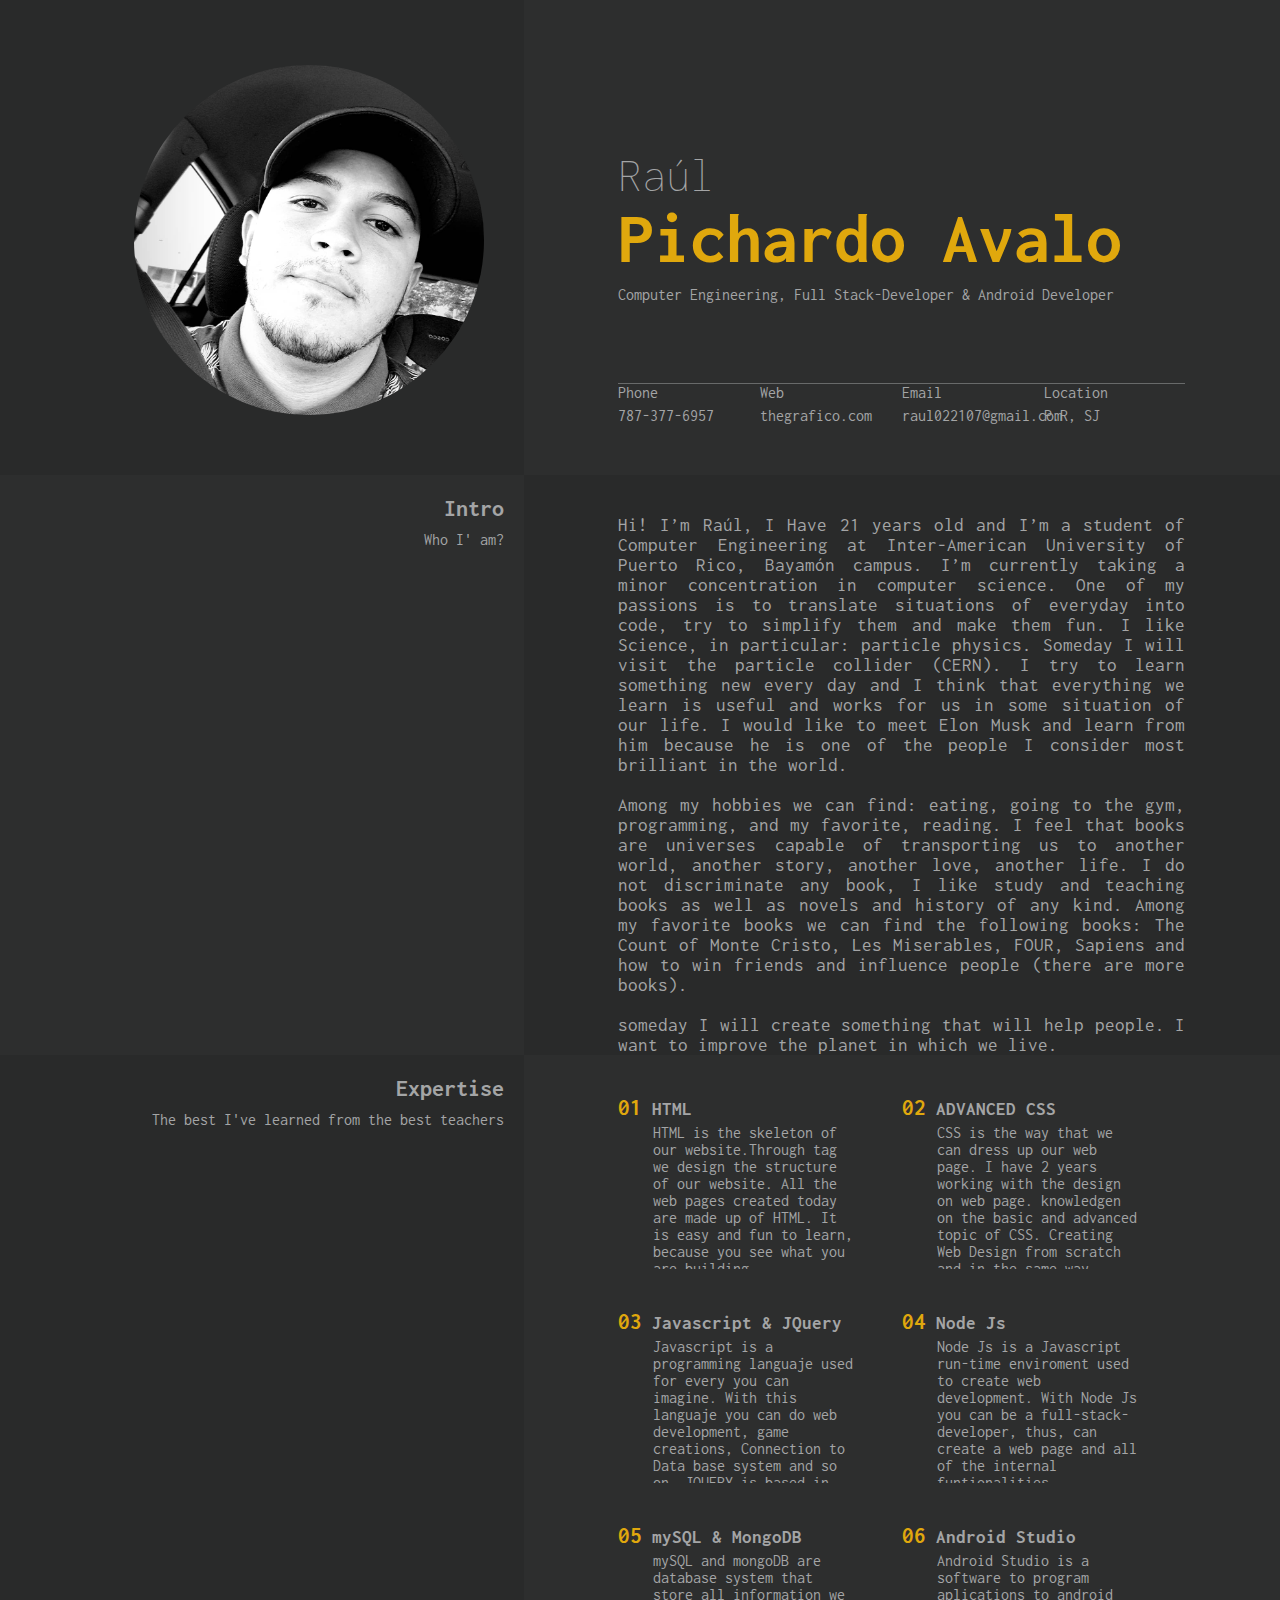
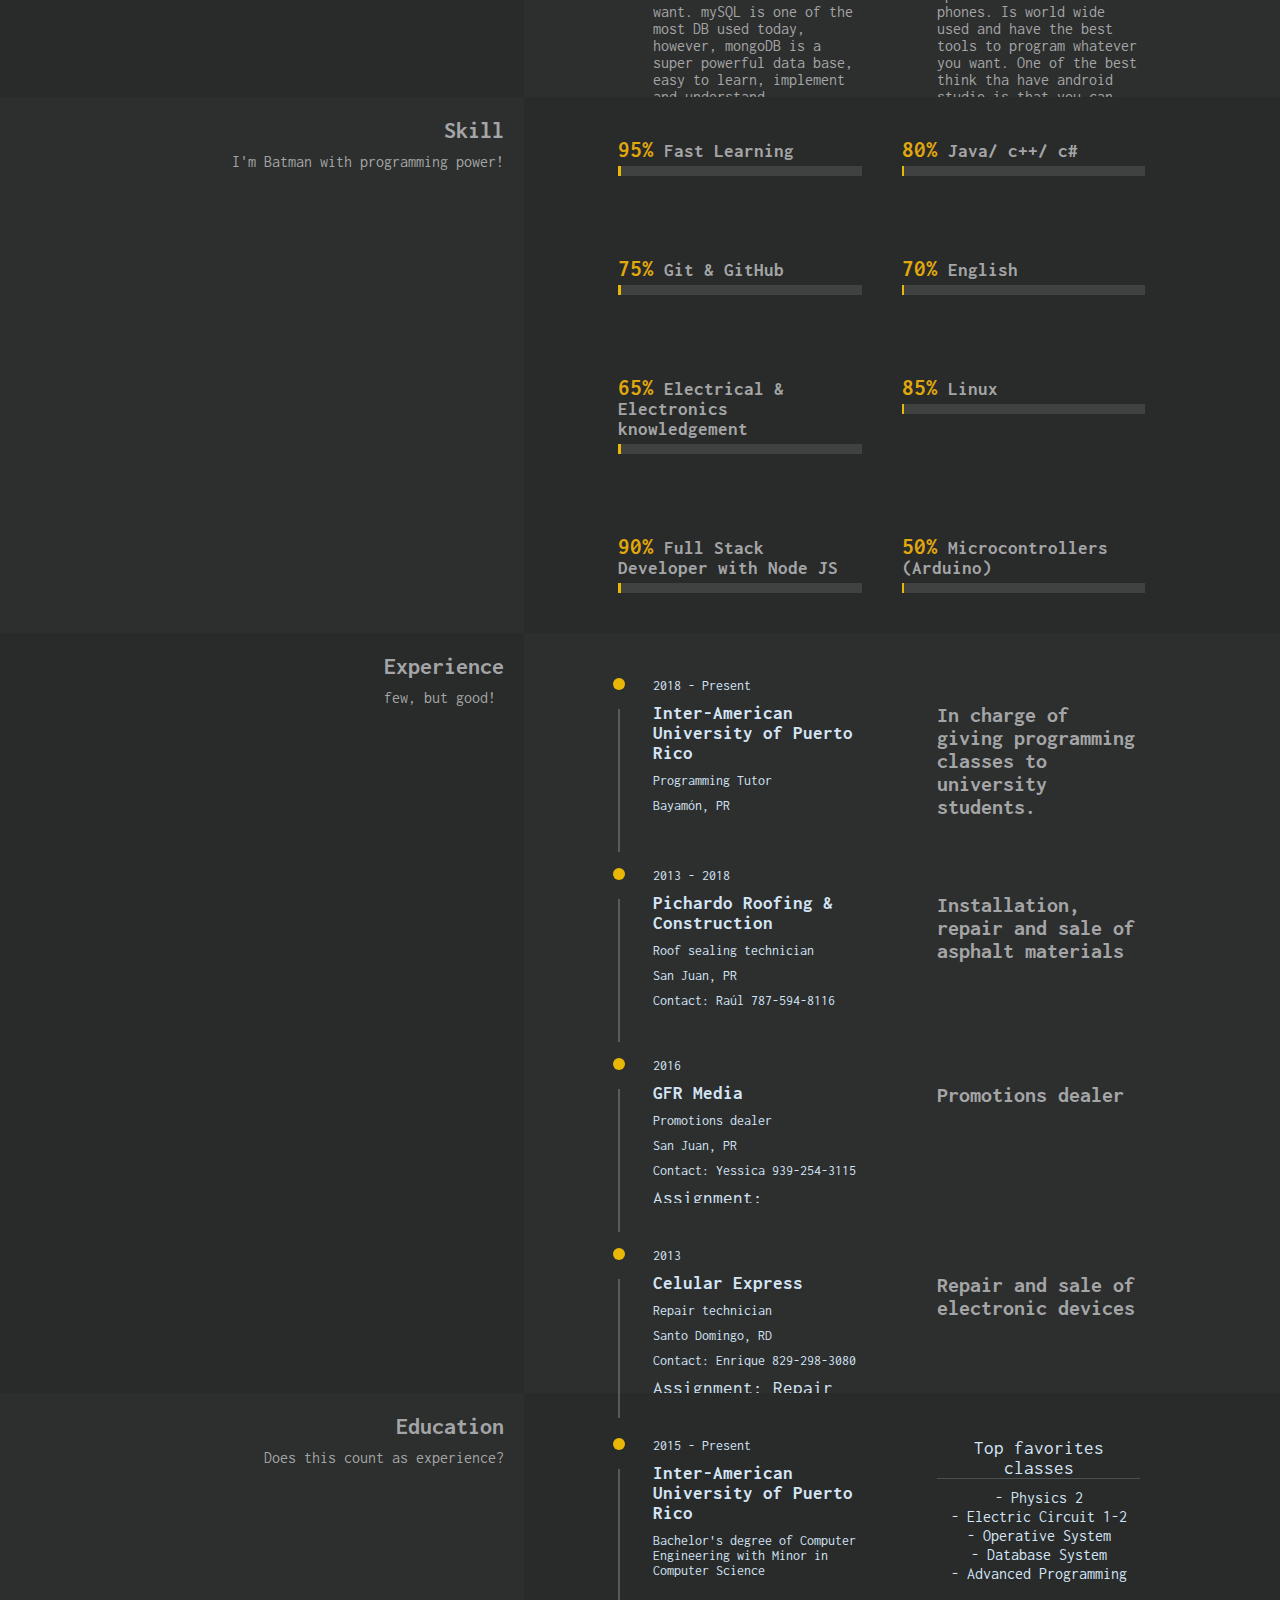
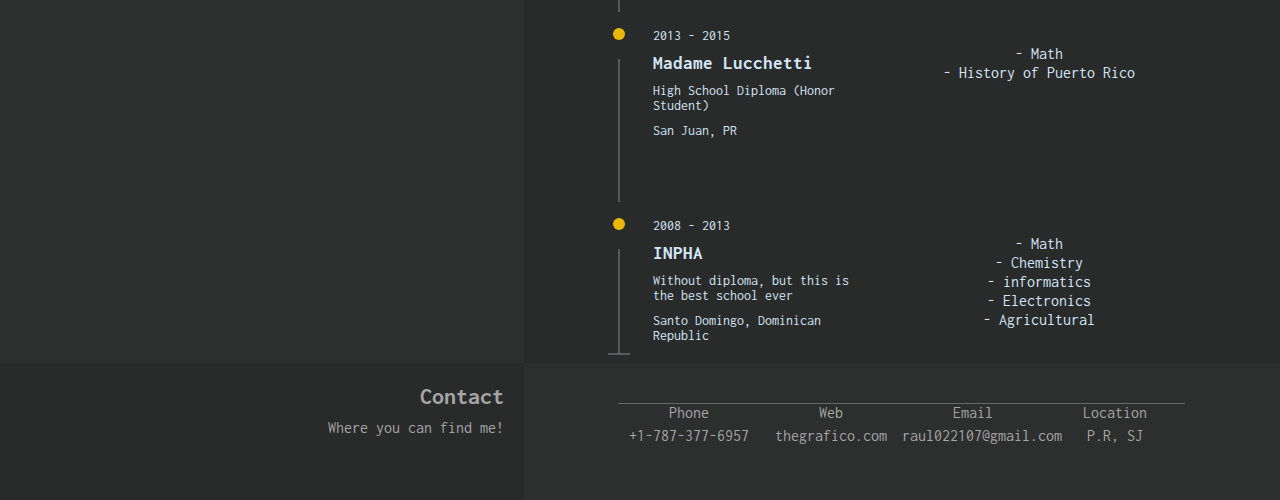
==== index.html @ 05bf8826 "Added responsive design for phone" ====
<!DOCTYPE html>
<html lang="en">
<head>
  <meta charset="UTF-8">
  <meta name="viewport" content="width=device-width, initial-scale=1.0">
  <meta http-equiv="X-UA-Compatible" content="ie=edge">
  <link href="https://fonts.googleapis.com/css?family=Inconsolata:400,700" rel="stylesheet">
  <link href="https://fonts.googleapis.com/css?family=Modern+Antiqua" rel="stylesheet">
  <link rel="stylesheet" href="https://use.fontawesome.com/releases/v5.2.0/css/all.css" integrity="sha384-hWVjflwFxL6sNzntih27bfxkr27PmbbK/iSvJ+a4+0owXq79v+lsFkW54bOGbiDQ" crossorigin="anonymous">
  <link rel="stylesheet" href="public/css/index.css">
  <script src="./waypoints/lib/noframework.waypoints.min.js" charset="utf-8"></script>
  <title>Resume</title>
</head>
<body>

  <div class="container">

    <div class="infoDescription color1">

      <div id="miImg" style="background-image: url('public/image/yo2.jpeg')"></div>

    </div>

    <div class="description">

      <div class="center">

        <div class="nombre_apellido_margin_top">

          <h1 class="nombre">Ra&uacute;l <br> <span>Pichardo Avalo</span></h1>

          <div class="socialMedia">

            <div class="studentbackground textAlineCenter">
              <p>Computer Engineering, Full Stack-Developer & Android Developer</p>
            </div>

            <div class="links textAlineCenter">
              <span><i class="fab fa-facebook"></i></span>
              <span><i class="fab fa-twitter-square"></i></span>
              <span><i class="fab fa-instagram"></i></span>
            </div>
          </div>

        </div>

        <div class="personalInfo">

          <div>
            <p>Phone</p>
            <p>787-377-6957</p>
          </div>

          <div>
            <p>Web</p>
            <p>thegrafico.com</p>
          </div>

          <div>
            <p>Email</p>
            <p>raul022107@gmail.com</p>
          </div>

          <div>
            <p>Location</p>
            <p>P.R, SJ</p>
          </div>

        </div>

      </div>

    </div>

  </div>
  <!-- Part 2 -->
  <div class="container">

    <div class="infoDescription whoIAm color2">
      <div>
        <h3>Intro</h3>
        <p>Who I' am?</p>
      </div>
    </div>

    <div class="description color1">

      <div class="resumen">
        <p>
          Hi! I’m Ra&uacute;l, I Have 21 years old and I’m a student of Computer Engineering at Inter-American University of Puerto Rico, Bayamón campus. I’m currently taking a minor concentration in computer science. One of my passions is to translate situations of everyday into code, try to simplify them and make them fun. I like Science, in particular: particle physics. Someday I will visit the particle collider (CERN). I try to learn something new every day and I think that everything we learn is useful and works for us in some situation of our life. I would like to meet Elon Musk and learn from him because he is one of the people I consider most brilliant in the world.
          <br><br>
          Among my hobbies we can find: eating, going to the gym, programming, and my favorite, reading. I feel that books are universes capable of transporting us to another world, another story, another love, another life. I do not discriminate any book, I like study and teaching books as well as novels and history of any kind. Among my favorite books we can find the following books: The Count of Monte Cristo, Les Miserables, FOUR, Sapiens and how to win friends and influence people (there are more books).
          <br><br>
          someday I will create something that will help people. I want to improve the planet in which we live.
        </p>
      </div>

    </div>
  </div>

  <!-- PART 3 -->
  <div class="container">

    <div class="infoDescription whoIAm color1">
      <div id="laBestia">
        <h3>Expertise</h3>
        <p>The best I've learned from the best teachers</p>

      </div>
    </div>

    <div class="description color2">

      <!-- DIV DIVITION -->
      <div class="center flexDisplay">

        <!-- HTML DATA -->
        <div class="expertise">

          <h3><span>01</span> HTML</h3>
          <div class="hideP">
            <p>
              HTML is the skeleton of our website.Through tag we design the structure of our website.
              All the web pages created today are made up of HTML. It is easy and fun to learn, because you see what you are building.
            </p>
          </div>

        </div>

        <!-- CSS DATA -->
        <div class="expertise">

          <h3><span>02</span> ADVANCED CSS</h3>
          <div class="hideP">
            <p>
              CSS is the way that we can dress up our web page. I have 2 years working with the design on web page. knowledgen on the basic and advanced topic of CSS.
               Creating Web Design from scratch and in the same way creating an advanced web page in work.
            </p>
          </div>

        </div>

      </div>

      <!-- //DIV DIVITION -->
      <div class="center flexDisplay">
        <!-- JAVA / JQUERY -->
        <div class="expertise">

          <h3><span>03</span> Javascript & JQuery</h3>
          <div class="hideP">
            <p>
              Javascript is a programming languaje used for every you can imagine. With this languaje you can do web development, game creations, Connection to Data base system and so on.
              JQUERY is based in Javascript, is used for get elements really fast and easy. JQuery simplify the work of Javascript.
            </p>
          </div>

        </div>

        <!-- NODE JS -->
        <div class="expertise">

          <h3><span>04</span> Node Js</h3>
          <div class="hideP">
            <p>
              Node Js is a Javascript run-time enviroment used to create web development. With Node Js you can be a full-stack-developer, thus, can create a web page and all of the internal
              funtionalities.
            </p>
          </div>

        </div>
      </div>

      <!-- //DIV DIVITION -->
      <div class="center flexDisplay">
        <!--mySQL / mongoDB-->
        <div class="expertise">

          <h3><span>05</span> mySQL & MongoDB</h3>
          <div class="hideP">
            <p>
              mySQL and mongoDB are database system that store all information we want. mySQL is one of the most DB used today, however,
              mongoDB is a super powerful data base, easy to learn, implement and understand.
            </p>
          </div>

        </div>

        <!-- Android Studio -->
        <div class="expertise">

          <h3><span>06</span> Android Studio</h3>
          <div class="hideP">
            <p>
              Android Studio is a software to program aplications to android phones. Is world wide used and have the best tools to program whatever you want.
              One of the best think tha have android studio is that you can created app for free, without paying anything.
            </p>
          </div>

        </div>

      </div>

    </div>
  </div>
  <!-- PART 4  PROGRESS BAR-->
  <div class="container">

    <div class="infoDescription whoIAm color2">
      <div>
        <h3>Skill</h3>
        <p>I'm Batman with programming power!</p>
      </div>
    </div>

    <div class="description color1">

      <div class="center flexDisplay">

        <!-- PROGRESS BAR FAST-->
        <div class="expertise pgBar">

          <h3><span>95%</span> Fast Learning</h3>

          <div class="progressBar">

            <div class="animationProgressBar" id="a1">

            </div>

          </div>
        </div>

        <!-- PROGRESS BAR JAVA -->
        <div class="expertise pgBar">

          <h3><span>80%</span> Java/ c++/ c#</h3>

          <div class="progressBar">

            <div class="animationProgressBar" id="a2">

            </div>

          </div>

        </div>

      </div>

      <div class="center flexDisplay">

        <!-- PROGRESS BAR FAST-->
        <div class="expertise pgBar">

          <h3><span>75%</span> Git & GitHub</h3>

          <div class="progressBar">

            <div class="animationProgressBar" id="a3">

            </div>

          </div>
        </div>

        <!-- English -->
        <div class="expertise pgBar">

          <h3><span>70%</span> English</h3>

          <div class="progressBar">

            <div class="animationProgressBar" id="a4">

            </div>

          </div>

        </div>

      </div>
      <!-- AQUI SE ACABA LA DIVICION -->

      <div class="center flexDisplay">

        <!-- ELECTRONIC A ELECTRIC-->
        <div class="expertise pgBar">

          <h3><span>65%</span> Electrical & Electronics knowledgement</h3>

          <div class="progressBar">

            <div class="animationProgressBar" id="a5">

            </div>

          </div>
        </div>

        <!-- PROGRESS BAR LINUX -->
        <div class="expertise pgBar">

          <h3><span>85%</span> Linux</h3>

          <div class="progressBar">

            <div class="animationProgressBar" id="a6">

            </div>

          </div>

        </div>

      </div>
      <!-- AQUI SE ACABA LA DIVICION -->
      <div class="center flexDisplay">

        <!-- FUllSTACKDEVELOER-->
        <div class="expertise pgBar">

          <h3><span>90%</span> Full Stack Developer with Node JS</h3>

          <div class="progressBar">

            <div class="animationProgressBar" id="a7">

            </div>

          </div>
        </div>

        <!-- Arduino -->
        <div class="expertise pgBar">

          <h3><span>50%</span> Microcontrollers (Arduino)</h3>

          <div class="progressBar">

            <div class="animationProgressBar" id="a8">

            </div>

          </div>

        </div>

      </div>

    </div>
  </div>

  <!-- PART 6 -->
  <div class="container">

    <div class="infoDescription whoIAm color1">
      <div>
        <h3>Experience</h3>
        <p>few, but good!</p>
      </div>
    </div>

    <div class="description color2">


      <!-- DIV DIVITION -->
      <div class="center flexDisplay">
        <div class="borderCool">

        </div>
        <!-- TUTOR -->
        <div class="expertise">
          <div class="hideP">
            <div class="borderCoolBall"></div>
            <p class="experience_info">
              <span>2018 - Present</span>
              <span>Inter-American University of Puerto Rico</span>
              <span>Programming Tutor</span>
              <span>Bayam&oacute;n, PR</span>
              <span>Contact: ###-###-###</span>
              <span class="show_only_in_Phone">Assignment: In charge of giving programming classes to university students.</span>

            </p>
          </div>
        </div>

        <!-- TUTOR DATA -->
        <div class="expertise">
          <div class="hideP aligTex" style="position: relative;">
            <p>
              In charge of giving programming classes to university students.
            </p>
          </div>
        </div>
      </div>

      <!-- DIV DIVITION -->
      <div class="center flexDisplay">

        <div class="borderCool"></div>

        <!-- PICHARDO ROOFING -->
        <div class="expertise">
          <div class="hideP">

            <!-- BALL ELEMENT  -->
            <div class="borderCoolBall"></div>

            <p class="experience_info">
              <span>2013 - 2018</span>
              <span>Pichardo Roofing & Construction</span>
              <span>Roof sealing technician</span>
              <span>San Juan, PR</span>
              <span>Contact: Ra&uacute;l 787-594-8116</span>
              <span class="show_only_in_Phone">Assignment: Installation, repair and sale of asphalt materials.</span>

            </p>
          </div>
        </div>

        <!-- ROOFING DATA -->
        <div class="expertise">
          <div class="hideP aligTex" style="position: relative;">
            <p>
              Installation, repair and sale of asphalt materials
            </p>
          </div>
        </div>
      </div>
      <!-- DIV DIVITION -->

      <div class="center flexDisplay">
        <div class="borderCool"></div>
        <!-- GFR MEDIA -->
        <div class="expertise">
          <div class="hideP">

            <!-- BALL ELEMENT  -->
            <div class="borderCoolBall"></div>

            <p class="experience_info">
              <span>2016</span>
              <span>GFR Media</span>
              <span>Promotions dealer</span>
              <span>San Juan, PR</span>
              <span>Contact: Yessica 939-254-3115</span>
              <span class="show_only_in_Phone">Assignment: Promotions dealer.</span>

            </p>
          </div>
        </div>

        <!-- GRF MEDIA DATA-->
        <div class="expertise">
          <div class="hideP aligTex" style="position: relative;">
            <p>
              Promotions dealer
            </p>
          </div>
        </div>
      </div>

      <!-- DIV DIVITION -->
      <div class="center flexDisplay">
        <div class="borderCool"></div>

        <!-- Phone Repair -->
        <div class="expertise ">
          <div class="hideP">

            <div class="borderCoolBall"></div>

            <p class="experience_info">
              <span>2013</span>
              <span>Celular Express</span>
              <span>Repair technician</span>
              <span>Santo Domingo, RD</span>
              <span>Contact: Enrique 829-298-3080</span>
              <span class="show_only_in_Phone" style="border: none;">Assignment: Repair and sale of electronic devices.</span>

            </p>
          </div>
        </div>

        <!-- PHONE DATA -->
        <div class="expertise">
          <div class="hideP aligTex" style="position: relative;">
            <p>
              Repair and sale of electronic devices
            </p>
          </div>
        </div>
      </div>
      <!-- //DIV DIVITION -->

    </div>
  </div>
  <!-- END PART 6 -->

  <!-- PART 7 EDUCATION-->
  <div class="container">

    <div class="infoDescription whoIAm color2">
      <div>
        <h3>Education</h3>
        <p>Does this count as experience?</p>
      </div>
    </div>

    <div class="description color1" style="position:relative;">

      <div class="smallBorder"></div>
      <!-- DIV DIVITION -->
      <div class="center flexDisplay">

        <div class="borderCool"></div>
        <!-- University Experience -->
        <div class="expertise">
          <div class="hideP">
            <div class="borderCoolBall"></div>
            <p class="experience_info">
              <span>2015 - Present</span>
              <span>Inter-American University of Puerto Rico</span>
              <span>Bachelor's degree of Computer Engineering with Minor in Computer Science</span>
              <span>Bayam&oacute;n, PR</span>
            </p>
          </div>
        </div>

        <!-- UNIVERSITY CLASS DATA -->
        <div class="expertise">
          <div class="hideP hide_in_phone">
            <p class="experience_info education_info">
              <span>Top favorites classes</span>
              <ul>
                <li>- Physics 2</li>
                <li>- Electric Circuit 1-2</li>
                <li>- Operative System</li>
                <li>- Database System</li>
                <li>- Advanced Programming</li>
                <li>- Microcontrollers</li>
              </ul>
            </p>
          </div>
        </div>
      </div>

      <!-- DIV DIVITION -->
      <div class="center flexDisplay">

        <div class="borderCool"></div>
        <!-- University Experience -->
        <div class="expertise">
          <div class="hideP border_phone">
            <div class="borderCoolBall"></div>
            <p class="experience_info">
              <span>2013 - 2015</span>
              <span>Madame Lucchetti</span>
              <span>High School Diploma (Honor Student)</span>
              <span>San Juan, PR</span>
            </p>
          </div>
        </div>

        <!-- UNIVERSITY CLASS DATA -->
        <div class="expertise">
          <div class="hideP hide_in_phone">
            <p class="experience_info education_info">
              <br>
              <ul>
                <li>- Math</li>
                <li>- History of Puerto Rico</li>
              </ul>
            </p>
          </div>
        </div>
      </div>
      <!-- DIV DIVITION -->

      <div class="center flexDisplay">

        <div class="borderCoolbotton"></div>
        <div class="borderCoolbottonFlat"></div>

        <!-- University Experience -->
        <div class="expertise">
          <div class="hideP">
            <div class="borderCoolBall"></div>
            <p class="experience_info">
              <span>2008 - 2013</span>
              <span>INPHA</span>
              <span>Without diploma, but this is the best school ever</span>
              <span>Santo Domingo, Dominican Republic</span>
            </p>
          </div>
        </div>

        <!-- UNIVERSITY CLASS DATA -->
        <div class="expertise">
          <div class="hideP hide_in_phone">
            <p class="experience_info education_info">
              <br>
              <ul>
                <li>- Math</li>
                <li>- Chemistry</li>
                <li>- informatics</li>
                <li>- Electronics</li>
                <li>- Agricultural</li>
              </ul>
            </p>
          </div>
        </div>
      </div>

      <!-- //DIV DIVITION -->

    </div>
  </div>
  <!-- END PART 7 -->

  <!-- START PART 8 -->
  <div class="container">

    <div class="infoDescription whoIAm color1">
      <div>
        <h3>Contact</h3>
        <p>Where you can find me!</p>
      </div>
    </div>

    <div class="description">


      <div id="phone_info" class="center personalInfo  contact_info">

        <div>
          <p>Phone <i class="fab fa-whatsapp"></i></p>
          <p>+1-787-377-6957</p>
        </div>

        <div>
          <p>Web <i class="fas fa-globe"></i></p>
          <p>thegrafico.com</p>
        </div>

        <div>
          <p>Email <i class="fas fa-envelope"></i></p>
          <p>raul022107@gmail.com</p>
        </div>

        <div>
          <p>Location <i class="far fa-map"></i></p>
          <p>P.R, SJ</p>
        </div>

      </div>
      <div class="center redesSociales  contact_info">

        <div>
          <i class="fab fa-instagram"></i>
        </div>

        <div>
          <i class="fab fa-twitter"></i>
        </div>

        <div>
          <i class="fab fa-facebook"></i>
        </div>

        <div>
          <i class="fab fa-linkedin"></i>
        </div>
      </div>



    </div>
  </div>
  <!-- END PART 8 -->
  <script type="text/javascript">

  var loadOneTine = 1;

  var waypoint = new Waypoint({
    element: document.getElementById('laBestia'),
    handler: function(direction) {
      if(loadOneTine == 1){
        move("a1", 95);
        move("a2", 80);
        move("a3", 75);
        move("a4", 70);
        move("a5", 65);
        move("a6", 85);
        move("a7", 90);
        move("a8", 50);
        loadOneTine++;
      }
    }
  })

    // FUNTION TO MOVE PROGESS BAR
    function move(id,porciento) {
      var elem = document.getElementById(id);
      var width = 1;
      var id = setInterval(frame, 20);
      function frame() {
        if (width >= porciento) {
          clearInterval(id);
        } else {
          width++;
          elem.style.width = width + '%';
        }
      }
    }
  </script>
</body>
</html>
---- public/css/index.css ----
@media screen and (max-width:411px) {

  *{
    font-family: 'Inconsolata', monospace;
    padding: 0px;
    margin: 0px;
    box-sizing: border-box;

  }

  .container{
    background-color: #292a2a;
    width: 100%;

  }
  #miImg{
    border-radius: 50%;
    width: 250px;
    height: 250px;
    background-size: cover;
    display: block;
    margin-right: auto;
    margin-left: auto;
    margin-bottom: 30px;
  }
  .nombre{
    color:#a4a5a6;
    font-weight: lighter;
    font-size: 1.3em;
    text-align: center;
  }

  .center .nombre span{
    color: #e0a80d;
    font-size: 1.5em;
    font-weight: bold;
  }
  .expertise{
    display: block;
  }
  .flexDisplay{
    background-color: #292a2a;
  }

  .textAlineCenter{
    text-align: center;
    color:#a4a5a6;
    padding: 10px;
  }
  .textAlineCenter span{
    font-size: 1.5em;
  }

  .personalInfo{
    display: none;
  }

  .whoIAm div{
    background-color:#313737;
    color: rgb(212, 229, 246);

    padding: 6px;
  }
  .resumen {
    padding: 15px;
    font-size: 1.3em;
    text-align: justify;
    color: rgba(212, 229, 246,0.5);
  }
  /* -----EXPErtiSE */
  .expertise{
    padding: 15px;
    font-size: 1.2em;
    color: rgba(212, 229, 246,0.5);
  }

  .expertise span{
    font-size: 1em;
    color: #e0a80d;
  }
  .expertise h3{
    font-size: 1em;
    font-weight: bold;
    color: rgb(212, 229, 246);
  }

  /* ---PROGRESS BAR */

  .progressBar{
    margin-top: 5px;
    width: 100%;
    height: 10px;
    background-color: #404242;
  }

  .animationProgressBar{
    width: 1%;
    height: 10px;
    background-color: #e9b807;
  }

  .pgBar{
    margin-bottom: 20;
  }
  /* ----Experience---- */
  .experience_info span{
    display: block;
    margin-bottom: 10px;
    color: rgba(212, 229, 246,0.5);

    font-size: 0.9em;
  }
  .experience_info span:nth-child(2) {
    font-size: 1.2em;
    font-weight: bold;
  }
  .experience_info span:nth-child(6) {
    font-size: 0.9em;
    padding-bottom: 10px;
    border-bottom: 1px solid rgba(133, 138, 143,0.5);
  }
  .aligTex{
    display: none;
  }
  .hide_in_phone{
    display: none;
  }

  .border_phone{
    border-bottom: 1px solid rgba(133, 138, 143,0.5);
    border-top: 1px solid rgba(133, 138, 143,0.5);
    padding: 20px 0;
  }
  /* ---CONTACME-------- */
  #phone_info{
    display: block;
    color: rgba(212, 229, 246,0.5);

  }

  #phone_info div{
    margin-left: 15px;
    padding: 25px;
    width: 45%;
    float: left;
  }
  .redesSociales{
    clear: left;
    color: rgba(212, 229, 246,0.5);
    display: flex;
  }
  .redesSociales div{
    padding: 10%;
  }


  /* -----COLORS */
  .color1{
    background-color: #292a2a;
  }
  .color2{
    background-color: #313737;
  }
  /* ----------------------- */

}




/* RESPONSIVE DESIGN */
@media screen and (min-width:1024px) {

    *{
      font-family: 'Inconsolata', monospace;
      padding: 0px;
      margin: 0px;
      box-sizing: border-box;
    }
    .show_only_in_Phone{
      display: none;
    }
    .container{
      display: flex;
    }
    .infoDescription{
      width: 45%;
    }
    #miImg{
      border-radius: 50%;
      width: 350px;
      height: 350px;
      background-size: cover;
      display: block;
      margin-right: 40px;
      margin-left: auto;
      margin-top: 65px;
      margin-bottom: 60px;
    }

    .description{
      width: 65%;
      background-color: #2d2e2e;
    }

    .center{
      position: relative;
      width: 75%;
      height: auto;
      display:block;
      margin-left: auto;
      margin-right: auto;
    }

    .center .nombre{
      color:#a4a5a6;
      font-weight: lighter;
      font-size: 3em;
    }

    .center .nombre span{
      color: #e0a80d;
      font-size: 1.5em;
      font-weight: bold;
    }
    .marginTop{
      margin-top: 120px;
    }

    .socialMedia{
      margin-top: 10px;
      width: 100%;
      display: flex;
      overflow: hidden;
    }
    .socialMedia p{
      color:#a4a5a6;
    }

    .studentbackground{
      width: 100%;
    }

    .links{
      width: 12%;
    }
    .links span{
      font-size: 1.5em;
      color:#a4a5a6;
    }

    .personalInfo{
      border-top: 1.5px solid rgba(164, 165, 166, 0.5);
      margin-top: 80px;
    }
    .personalInfo div{
      width: 25%;
      float: left;
    }
    .personalInfo p{
      color:#a4a5a6;
      margin-bottom: 6px;
    }

    /*-------------------------PART 2 --------------------*/
    .resumen{
      padding-top: 40px;
      width: 75%;
      margin-left: auto;
      margin-right: auto;
    }
    .resumen p{
      text-align: justify;
      color: #a4a5a6;
      font-size: 1.2em;
    }

    .whoIAm{
      position: relative;
    }

    .whoIAm div{
      color: #a4a5a6;
      position: absolute;
      right: 20px;
      top: 20px;
    }

    .whoIAm h3{
      font-size: 1.5em;
      padding-bottom: 10px;
      text-align: right;
    }
  /*------------------------------------------------------*/
    /* backgroundcolor */
    .color1{
      background-color: #292a2a;
    }
    .color2{
      background-color: #2d2e2e;
    }
    /*---------------------------*/
    /* PART 3 */

    .expertise{
      margin-top: 40px;
      width: 45%;
      margin-right: 40px;
      max-height: 250px;
    }

    .expertise span{
      font-size: 1.2em;
      color: #e0a80d;
    }
    .expertise h3{
      font-size: 1.2em;
      font-weight: bold;
      color:#a4a5a6;
    }
    .hideP{
      text-align: left;
      margin-left: 30px;
      height: 150px;
      overflow: hidden;
      color:#a4a5a6;
      padding: 5px;
    }
    /* PROGRESS BAR  */
    .progressBar{
      margin-top: 5px;
      width: 100%;
      height: 10px;
      background-color: #404242;
    }

    .animationProgressBar{
      width: 1%;
      height: 10px;
      background-color: #e9b807;
    }

    .pgBar{
      margin-bottom: 40px;
    }

    /* BORDER COOL FOR EXPERIENCE */
    .borderCool{
      width: 2px;
      height: 75%;
      top: 40%;
      background-color: rgba(133, 138, 143,0.5);
      position: absolute;
    }
    .borderCoolBall{
      position: absolute;
      width: 12px;
      height: 12px;
      border-radius: 50%;
      background-color: #e9b807;
      left: -5px;
    }
    .smallBorder{
      position: absolute;
      top: 0px;
      left: 12.5%;
      width: 2px;
      height: 25px;
      background-color:  rgba(133, 138, 143,0.5);
    }
    .borderCoolbotton{
      width: 2px;
      height: 55%;
      top: 40%;
      background-color: rgba(133, 138, 143,0.5);
      position: absolute;
    }
    .borderCoolbottonFlat{
      width: 22px;
      height: 2px;
      left: -10px;
      bottom: 8px;
      background-color: rgba(133, 138, 143,0.5);
      position: absolute;

    }
    /* ----------------------- */
    .experience_info span{
      display: block;
      margin-bottom: 10px;
      color: #d4e5f6;

    }
    .experience_info span:nth-child(1) {
      font-size: 0.9em;
    }
    .experience_info span:nth-child(2) {
      font-size: 1.2em;
      font-weight: bold;
    }
    .experience_info span:nth-child(3) {
      font-size: 0.9em;
    }
    .experience_info span:nth-child(4) {
      font-size: 0.9em;
    }
    .experience_info span:nth-child(5) {
      font-size: 0.9em;
    }
    .aligTex p{
      text-align: left;
      font-size: 1.4em;
      font-weight: bold;
      position: absolute;
      top: 20%;
    }
    /*--------------------------------- */

    /* EDUCATION DIV */

    .education_info span:nth-child(1) {
      font-size: 1.2em;
      border-bottom: 1px solid rgba(212, 229, 246, 0.2);
      text-align: center;
    }
    .hideP li{
      padding-bottom: 2px;
      color: #d4e5f6;
      text-align: center;
    }
    /* --------------------------- */

    /* CONTACT */
    .contact_info{
      margin-top: 40px;
      text-align: center;
    }

    .redesSociales{
      display: flex;
    }
    .redesSociales div{
      font-size: 5em;
      margin-top: 50px;
      width: 25%;
      padding-left: 5px;
    }

    .flexDisplay{
      display: flex;
    }
  /* ---------------------------------------------- */
    .nombre_apellido_margin_top{
      margin-top: 150px;
    }
}
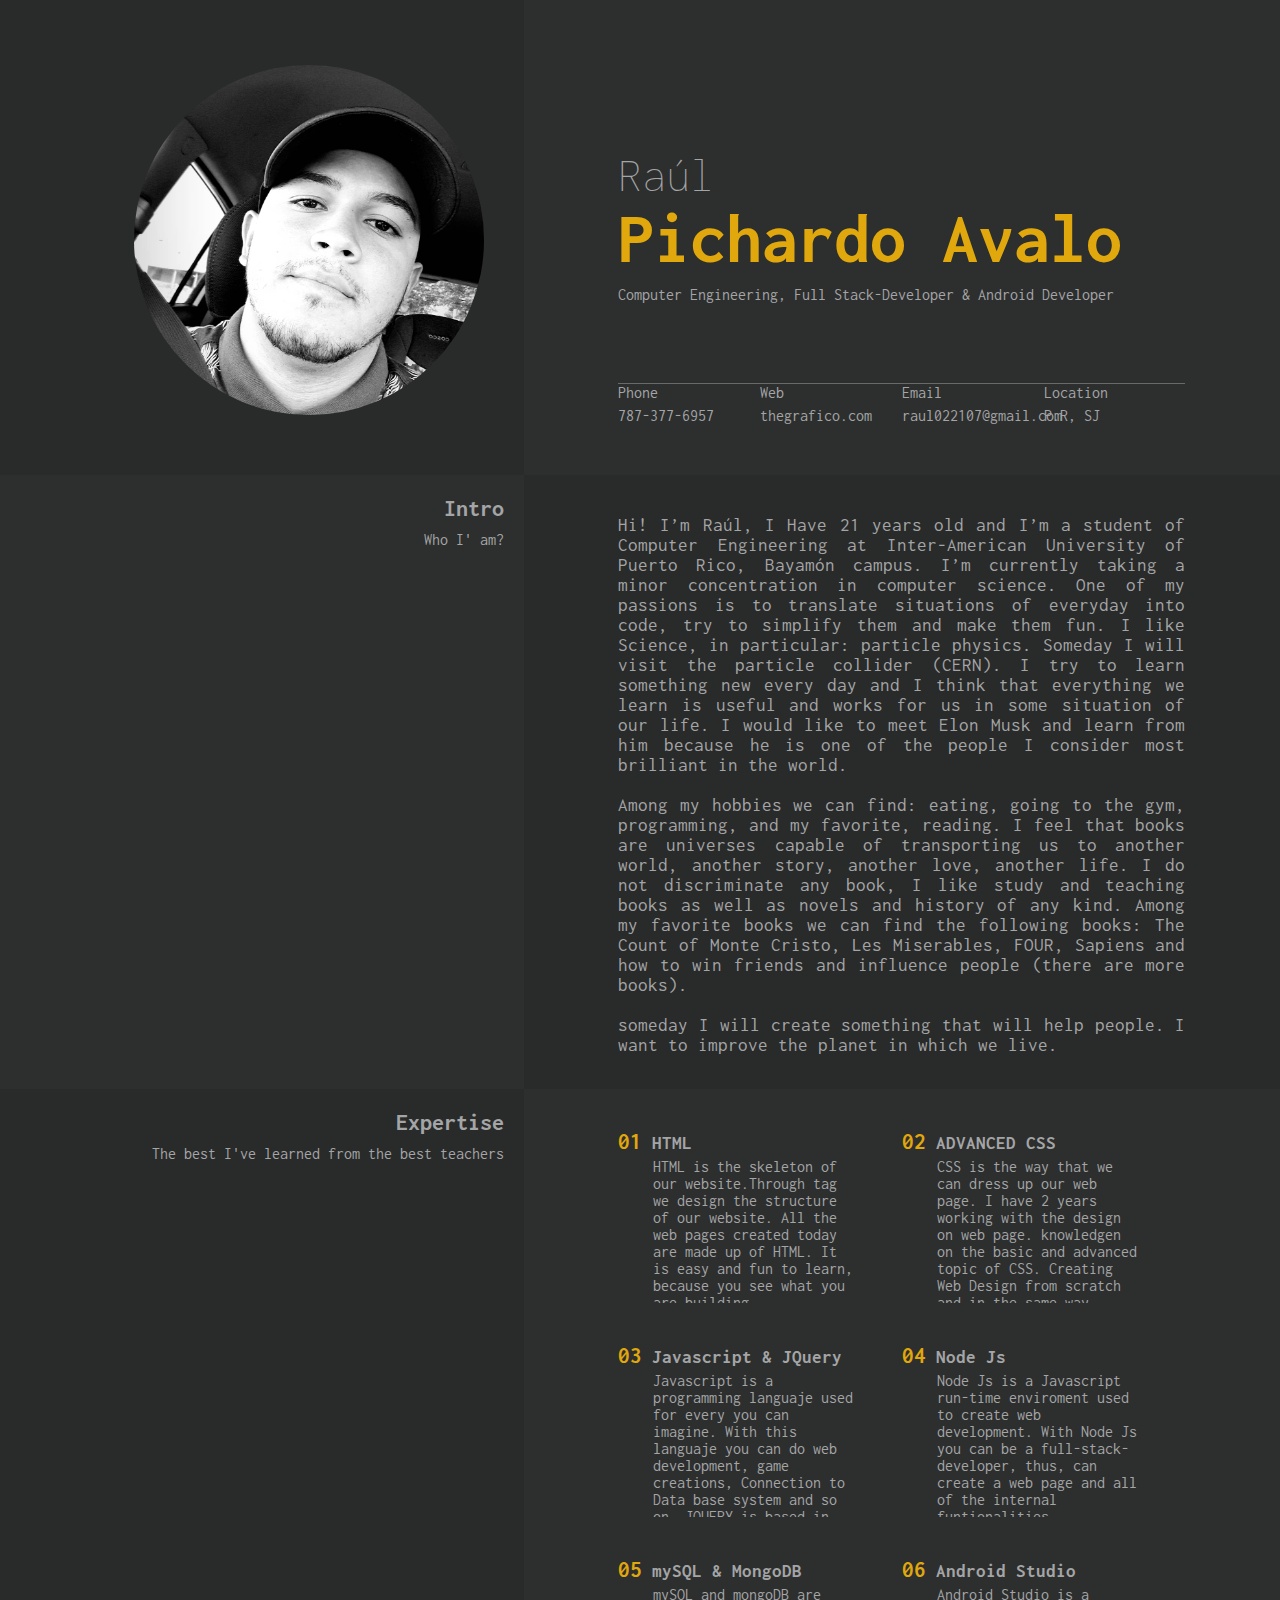
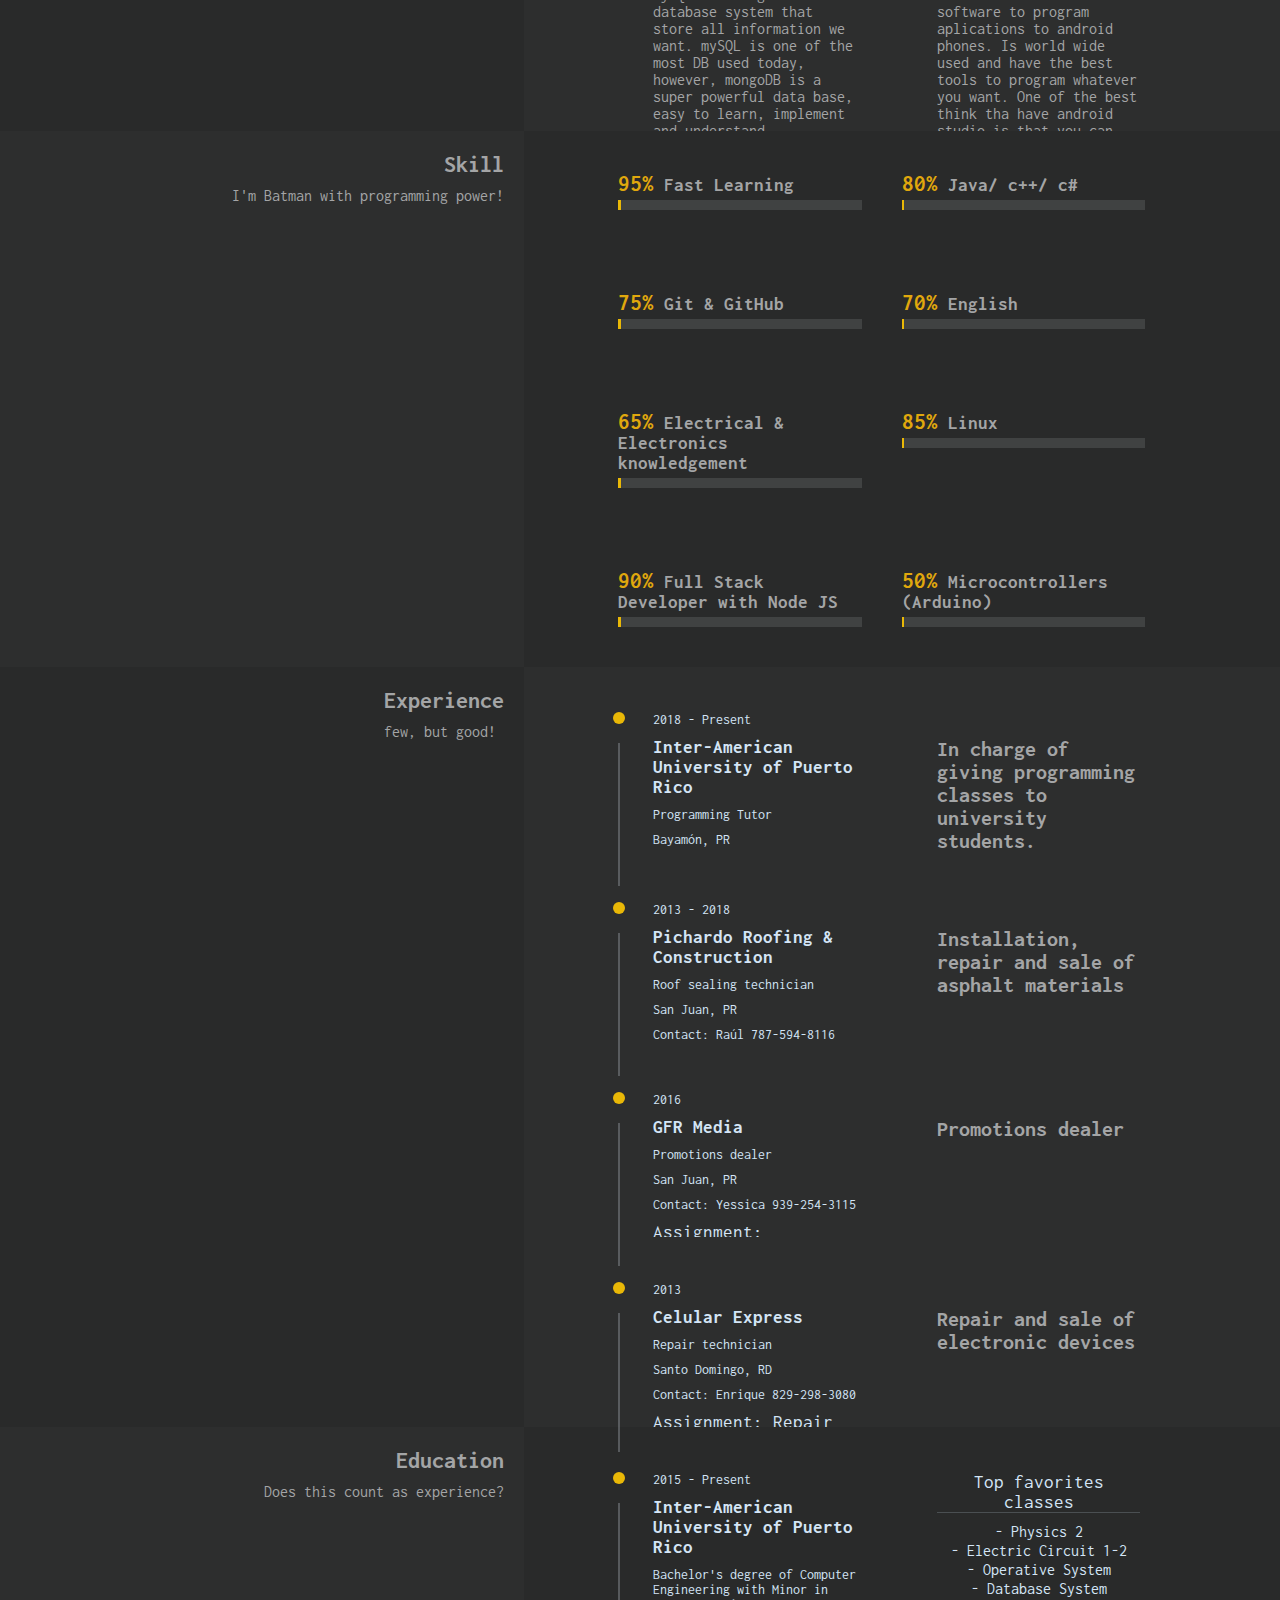
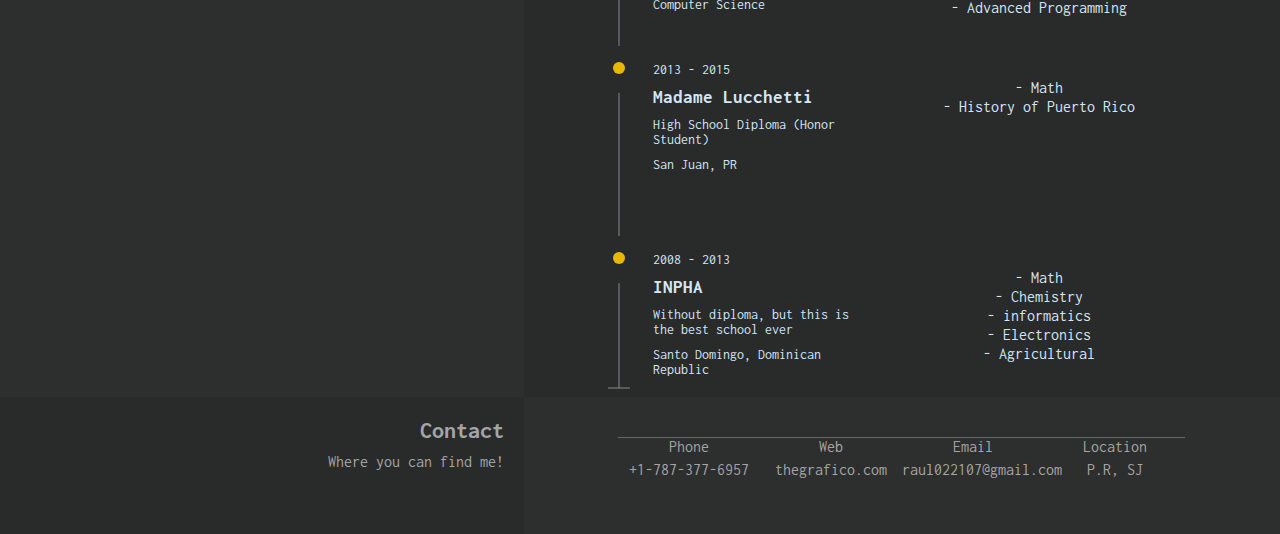
==== commit d4018832: "Se mejoro el css responsive para telefonos" ====
--- a/index.html
+++ b/index.html
@@ -93,6 +93,7 @@
           <br><br>
           someday I will create something that will help people. I want to improve the planet in which we live.
         </p>
+        <br><br>
       </div>
 
     </div>
@@ -630,7 +631,6 @@
     </div>
 
     <div class="description">
-
 
       <div id="phone_info" class="center personalInfo  contact_info">
 
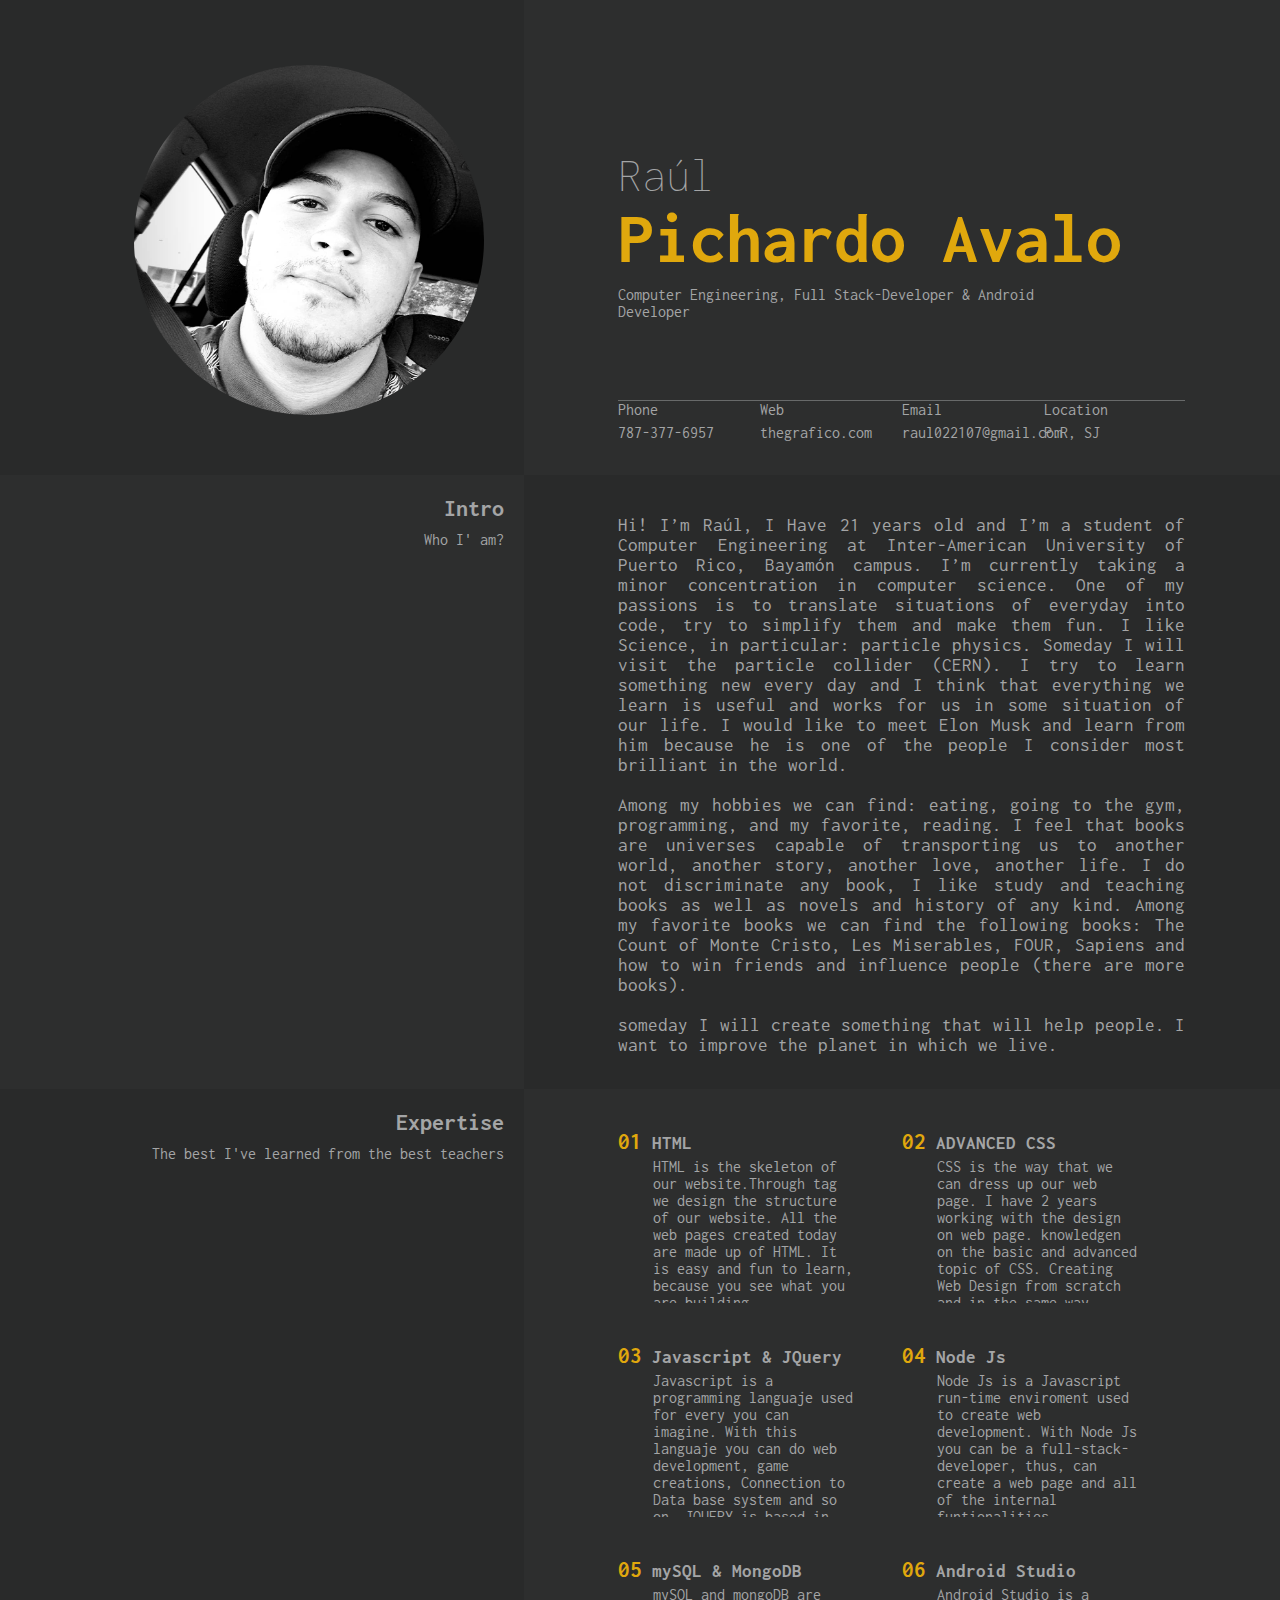
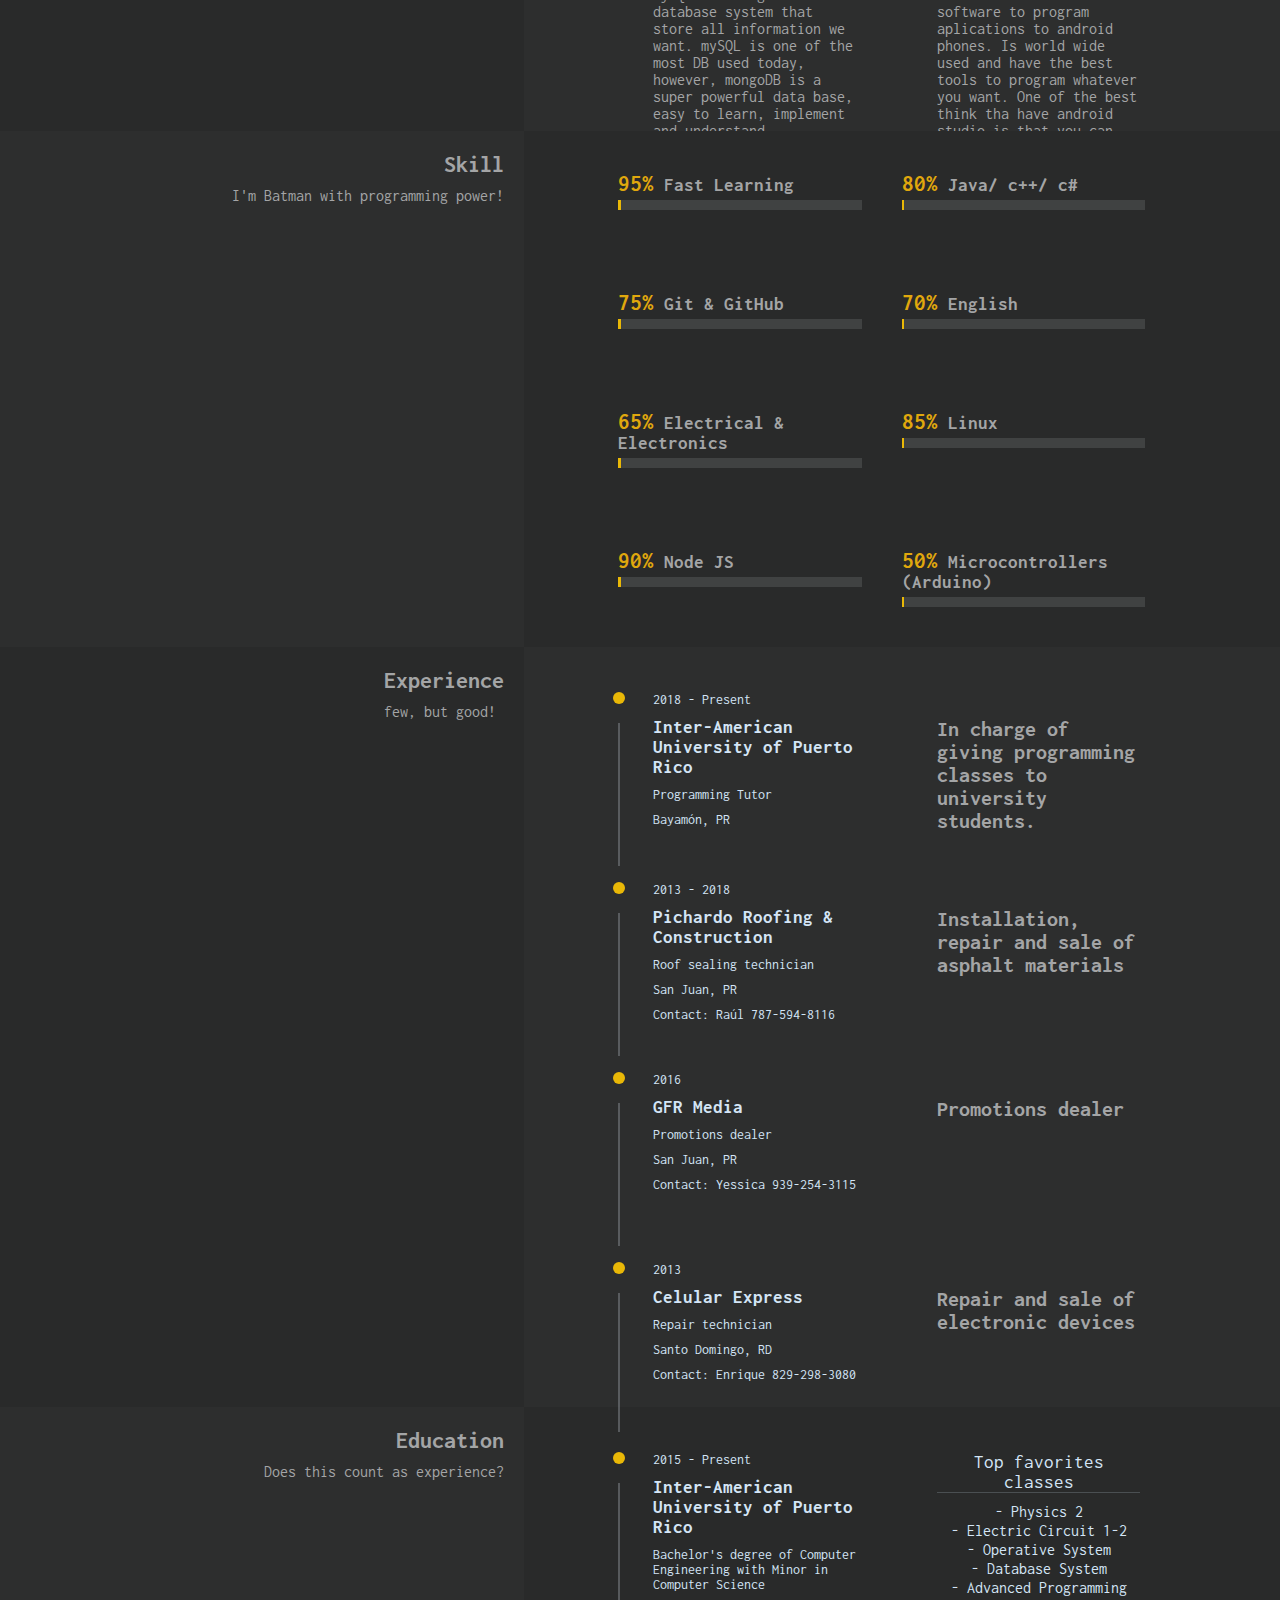
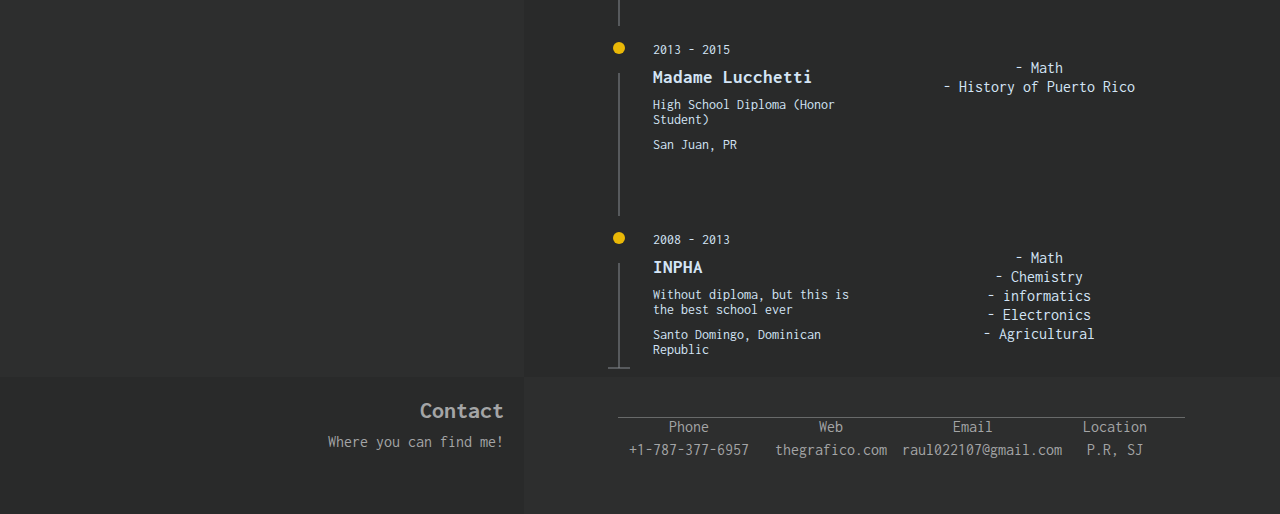
==== commit 2196dc19: "added more responsive css" ====
--- a/index.html
+++ b/index.html
@@ -288,7 +288,7 @@
         <!-- ELECTRONIC A ELECTRIC-->
         <div class="expertise pgBar">
 
-          <h3><span>65%</span> Electrical & Electronics knowledgement</h3>
+          <h3><span>65%</span> Electrical & Electronics </h3>
 
           <div class="progressBar">
 
@@ -321,7 +321,7 @@
         <!-- FUllSTACKDEVELOER-->
         <div class="expertise pgBar">
 
-          <h3><span>90%</span> Full Stack Developer with Node JS</h3>
+          <h3><span>90%</span> Node JS</h3>
 
           <div class="progressBar">
 
--- a/public/css/index.css
+++ b/public/css/index.css
@@ -1,4 +1,4 @@
-@media screen and (max-width:411px) {
+@media screen and (max-width:420px) {
 
   *{
     font-family: 'Inconsolata', monospace;
@@ -140,8 +140,8 @@
 
   #phone_info div{
     margin-left: 15px;
-    padding: 25px;
-    width: 45%;
+    padding: 20px;
+    max-width: 45%;
     float: left;
   }
   .redesSociales{
@@ -165,11 +165,347 @@
 
 }
 
-
+@media screen and (max-width:800px) {
+
+  *{
+    font-family: 'Inconsolata', monospace;
+    padding: 0px;
+    margin: 0px;
+    box-sizing: border-box;
+
+  }
+
+  .container{
+    background-color: #292a2a;
+    width: 100%;
+
+  }
+  #miImg{
+    border-radius: 50%;
+    width: 250px;
+    height: 250px;
+    background-size: cover;
+    display: block;
+    margin-right: auto;
+    margin-left: auto;
+    margin-bottom: 30px;
+  }
+  .nombre{
+    color:#a4a5a6;
+    font-weight: lighter;
+    font-size: 1.3em;
+    text-align: center;
+  }
+
+  .center .nombre span{
+    color: #e0a80d;
+    font-size: 1.5em;
+    font-weight: bold;
+  }
+  .expertise{
+    display: block;
+  }
+  .flexDisplay{
+    background-color: #292a2a;
+  }
+
+  .textAlineCenter{
+    text-align: center;
+    color:#a4a5a6;
+    padding: 10px;
+  }
+  .textAlineCenter span{
+    font-size: 1.5em;
+  }
+
+  .personalInfo{
+    display: none;
+  }
+
+  .whoIAm div{
+    background-color:#313737;
+    color: rgb(212, 229, 246);
+
+    padding: 6px;
+  }
+  .resumen {
+    padding: 15px;
+    font-size: 1.3em;
+    text-align: justify;
+    color: rgba(212, 229, 246,0.5);
+  }
+  /* -----EXPErtiSE */
+  .expertise{
+    padding: 15px;
+    font-size: 1.2em;
+    color: rgba(212, 229, 246,0.5);
+  }
+
+  .expertise span{
+    font-size: 1em;
+    color: #e0a80d;
+  }
+  .expertise h3{
+    font-size: 1em;
+    font-weight: bold;
+    color: rgb(212, 229, 246);
+  }
+
+  /* ---PROGRESS BAR */
+
+  .progressBar{
+    margin-top: 5px;
+    width: 100%;
+    height: 10px;
+    background-color: #404242;
+  }
+
+  .animationProgressBar{
+    width: 1%;
+    height: 10px;
+    background-color: #e9b807;
+  }
+
+  .pgBar{
+    margin-bottom: 20;
+  }
+  /* ----Experience---- */
+  .experience_info span{
+    display: block;
+    margin-bottom: 10px;
+    color: rgba(212, 229, 246,0.5);
+
+    font-size: 0.9em;
+  }
+  .experience_info span:nth-child(2) {
+    font-size: 1.2em;
+    font-weight: bold;
+  }
+  .experience_info span:nth-child(6) {
+    font-size: 0.9em;
+    padding-bottom: 10px;
+    border-bottom: 1px solid rgba(133, 138, 143,0.5);
+  }
+  .aligTex{
+    display: none;
+  }
+  .hide_in_phone{
+    display: none;
+  }
+
+  .border_phone{
+    border-bottom: 1px solid rgba(133, 138, 143,0.5);
+    border-top: 1px solid rgba(133, 138, 143,0.5);
+    padding: 20px 0;
+  }
+  /* ---CONTACME-------- */
+  #phone_info{
+    display: block;
+    color: rgba(212, 229, 246,0.5);
+
+  }
+
+  #phone_info div{
+    margin-left: 15px;
+    padding: 20px;
+    max-width: 45%;
+    float: left;
+  }
+  .redesSociales{
+    clear: left;
+    color: rgba(212, 229, 246,0.5);
+    display: flex;
+  }
+  .redesSociales div{
+    padding: 10%;
+    font-size: 2.5em;
+    width: 25%;
+  }
+
+
+  /* -----COLORS */
+  .color1{
+    background-color: #292a2a;
+  }
+  .color2{
+    background-color: #313737;
+  }
+  /* ----------------------- */
+
+}
+
+@media screen and (max-width:1200px) {
+
+  *{
+    font-family: 'Inconsolata', monospace;
+    padding: 0px;
+    margin: 0px;
+    box-sizing: border-box;
+
+  }
+
+  .container{
+    background-color: #292a2a;
+    width: 100%;
+
+  }
+  #miImg{
+    border-radius: 50%;
+    width: 250px;
+    height: 250px;
+    background-size: cover;
+    display: block;
+    margin-right: auto;
+    margin-left: auto;
+    margin-bottom: 30px;
+  }
+  .nombre{
+    color:#a4a5a6;
+    font-weight: lighter;
+    font-size: 1.3em;
+    text-align: center;
+  }
+
+  .center .nombre span{
+    color: #e0a80d;
+    font-size: 1.5em;
+    font-weight: bold;
+  }
+  .expertise{
+    display: block;
+  }
+  .flexDisplay{
+    background-color: #292a2a;
+  }
+
+  .textAlineCenter{
+    text-align: center;
+    color:#a4a5a6;
+    padding: 10px;
+  }
+  .textAlineCenter span{
+    font-size: 1.5em;
+  }
+
+  .personalInfo{
+    display: none;
+  }
+
+  .whoIAm div{
+    background-color:#313737;
+    color: rgb(212, 229, 246);
+
+    padding: 6px;
+  }
+  .resumen {
+    padding: 15px;
+    font-size: 1.3em;
+    text-align: justify;
+    color: rgba(212, 229, 246,0.5);
+  }
+  /* -----EXPErtiSE */
+  .expertise{
+    padding: 15px;
+    font-size: 1.2em;
+    color: rgba(212, 229, 246,0.5);
+  }
+
+  .expertise span{
+    font-size: 1em;
+    color: #e0a80d;
+  }
+  .expertise h3{
+    font-size: 1em;
+    font-weight: bold;
+    color: rgb(212, 229, 246);
+  }
+
+  /* ---PROGRESS BAR */
+
+  .progressBar{
+    margin-top: 5px;
+    width: 100%;
+    height: 10px;
+    background-color: #404242;
+  }
+
+  .animationProgressBar{
+    width: 1%;
+    height: 10px;
+    background-color: #e9b807;
+  }
+
+  .pgBar{
+    margin-bottom: 20;
+  }
+  /* ----Experience---- */
+  .experience_info span{
+    display: block;
+    margin-bottom: 10px;
+    color: rgba(212, 229, 246,0.5);
+
+    font-size: 0.9em;
+  }
+  .experience_info span:nth-child(2) {
+    font-size: 1.2em;
+    font-weight: bold;
+  }
+  .experience_info span:nth-child(6) {
+    font-size: 0.9em;
+    padding-bottom: 10px;
+    border-bottom: 1px solid rgba(133, 138, 143,0.5);
+  }
+  .aligTex{
+    display: none;
+  }
+  .hide_in_phone{
+    display: none;
+  }
+
+  .border_phone{
+    border-bottom: 1px solid rgba(133, 138, 143,0.5);
+    border-top: 1px solid rgba(133, 138, 143,0.5);
+    padding: 20px 0;
+  }
+  /* ---CONTACME-------- */
+  #phone_info{
+    display: block;
+    color: rgba(212, 229, 246,0.5);
+
+  }
+
+  #phone_info div{
+    margin-left: 15px;
+    padding: 20px;
+    max-width: 45%;
+    float: left;
+  }
+  .redesSociales{
+    clear: left;
+    color: rgba(212, 229, 246,0.5);
+    display: flex;
+  }
+  .redesSociales div{
+    padding: 10%;
+    font-size: 2.5em;
+    width: 25%;
+  }
+
+
+  /* -----COLORS */
+  .color1{
+    background-color: #292a2a;
+  }
+  .color2{
+    background-color: #313737;
+  }
+  /* ----------------------- */
+
+}
 
 
 /* RESPONSIVE DESIGN */
-@media screen and (min-width:1024px) {
+@media screen and (min-width:1201px) {
 
     *{
       font-family: 'Inconsolata', monospace;
@@ -242,7 +578,7 @@
     }
 
     .links{
-      width: 12%;
+      width: 20%;
     }
     .links span{
       font-size: 1.5em;
@@ -453,4 +789,8 @@
     .nombre_apellido_margin_top{
       margin-top: 150px;
     }
+
+    .experience_info .show_only_in_Phone{
+      display: none;
+    }
 }
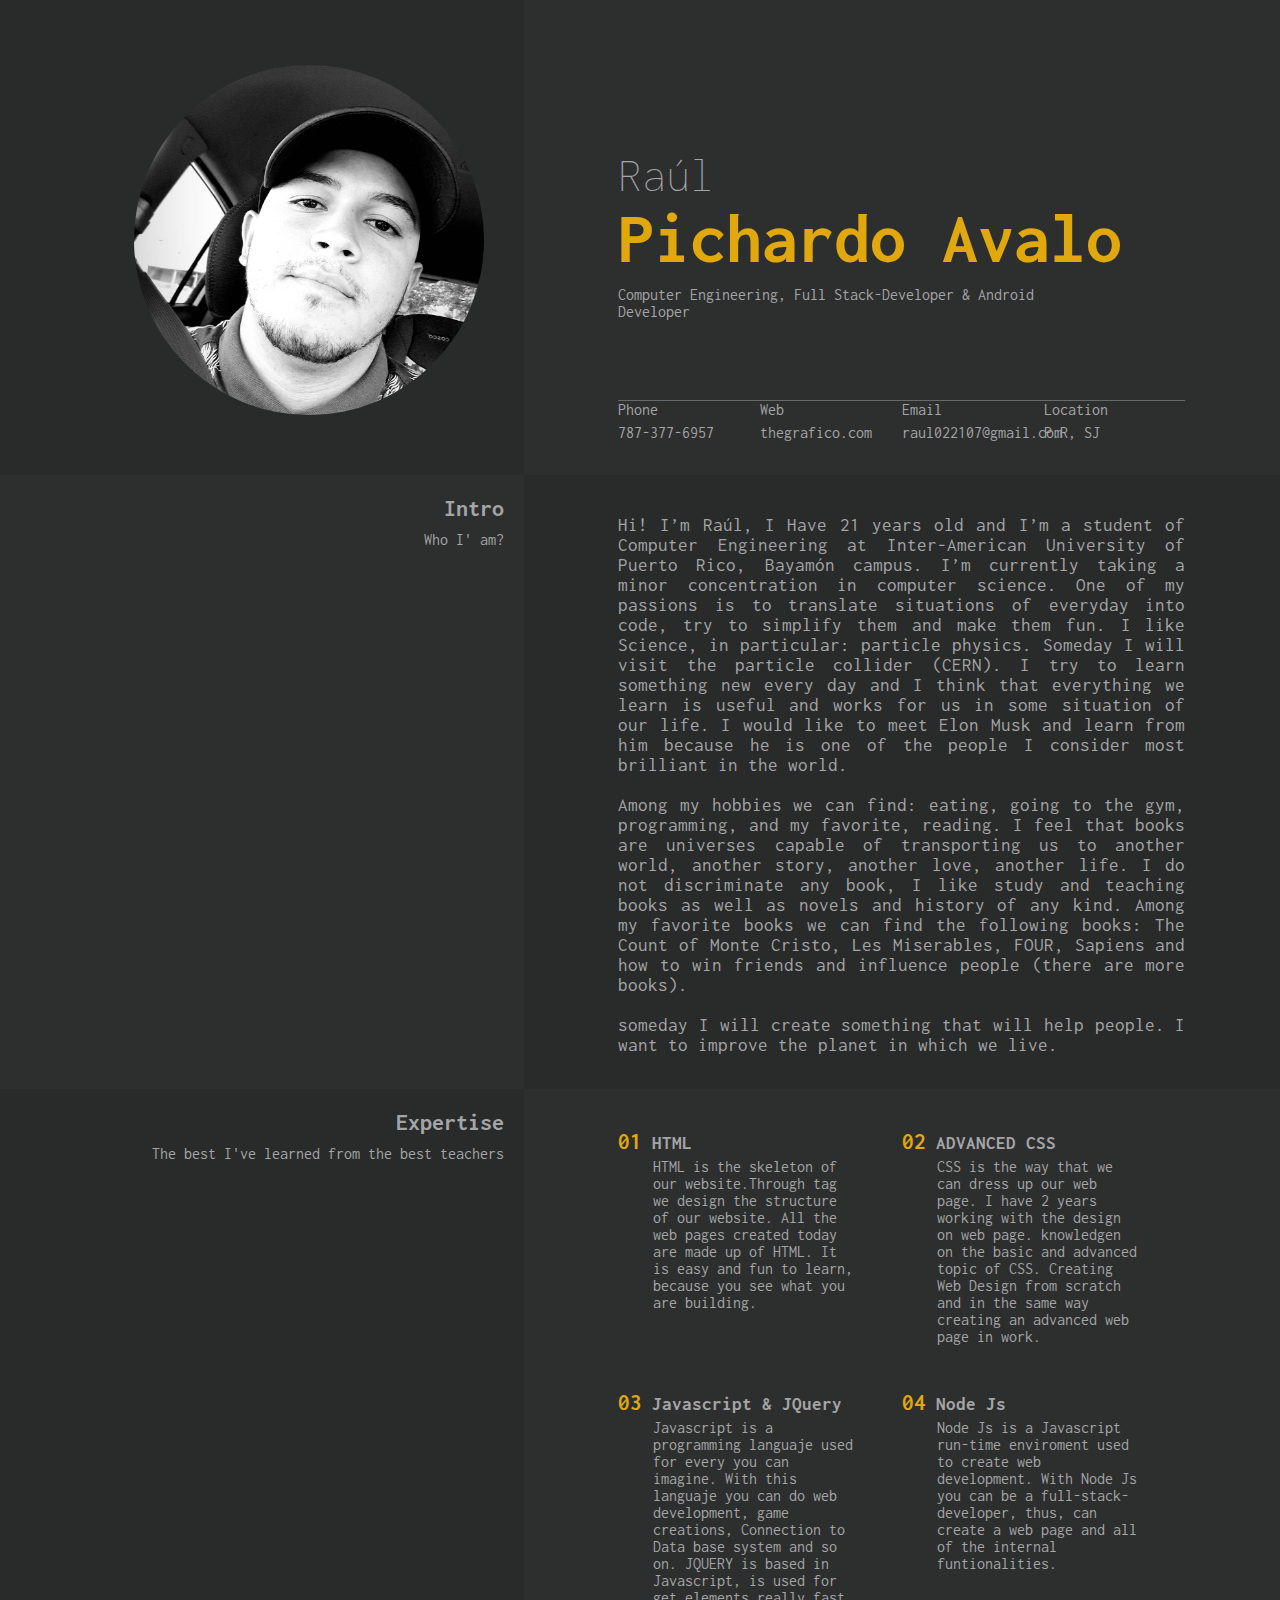
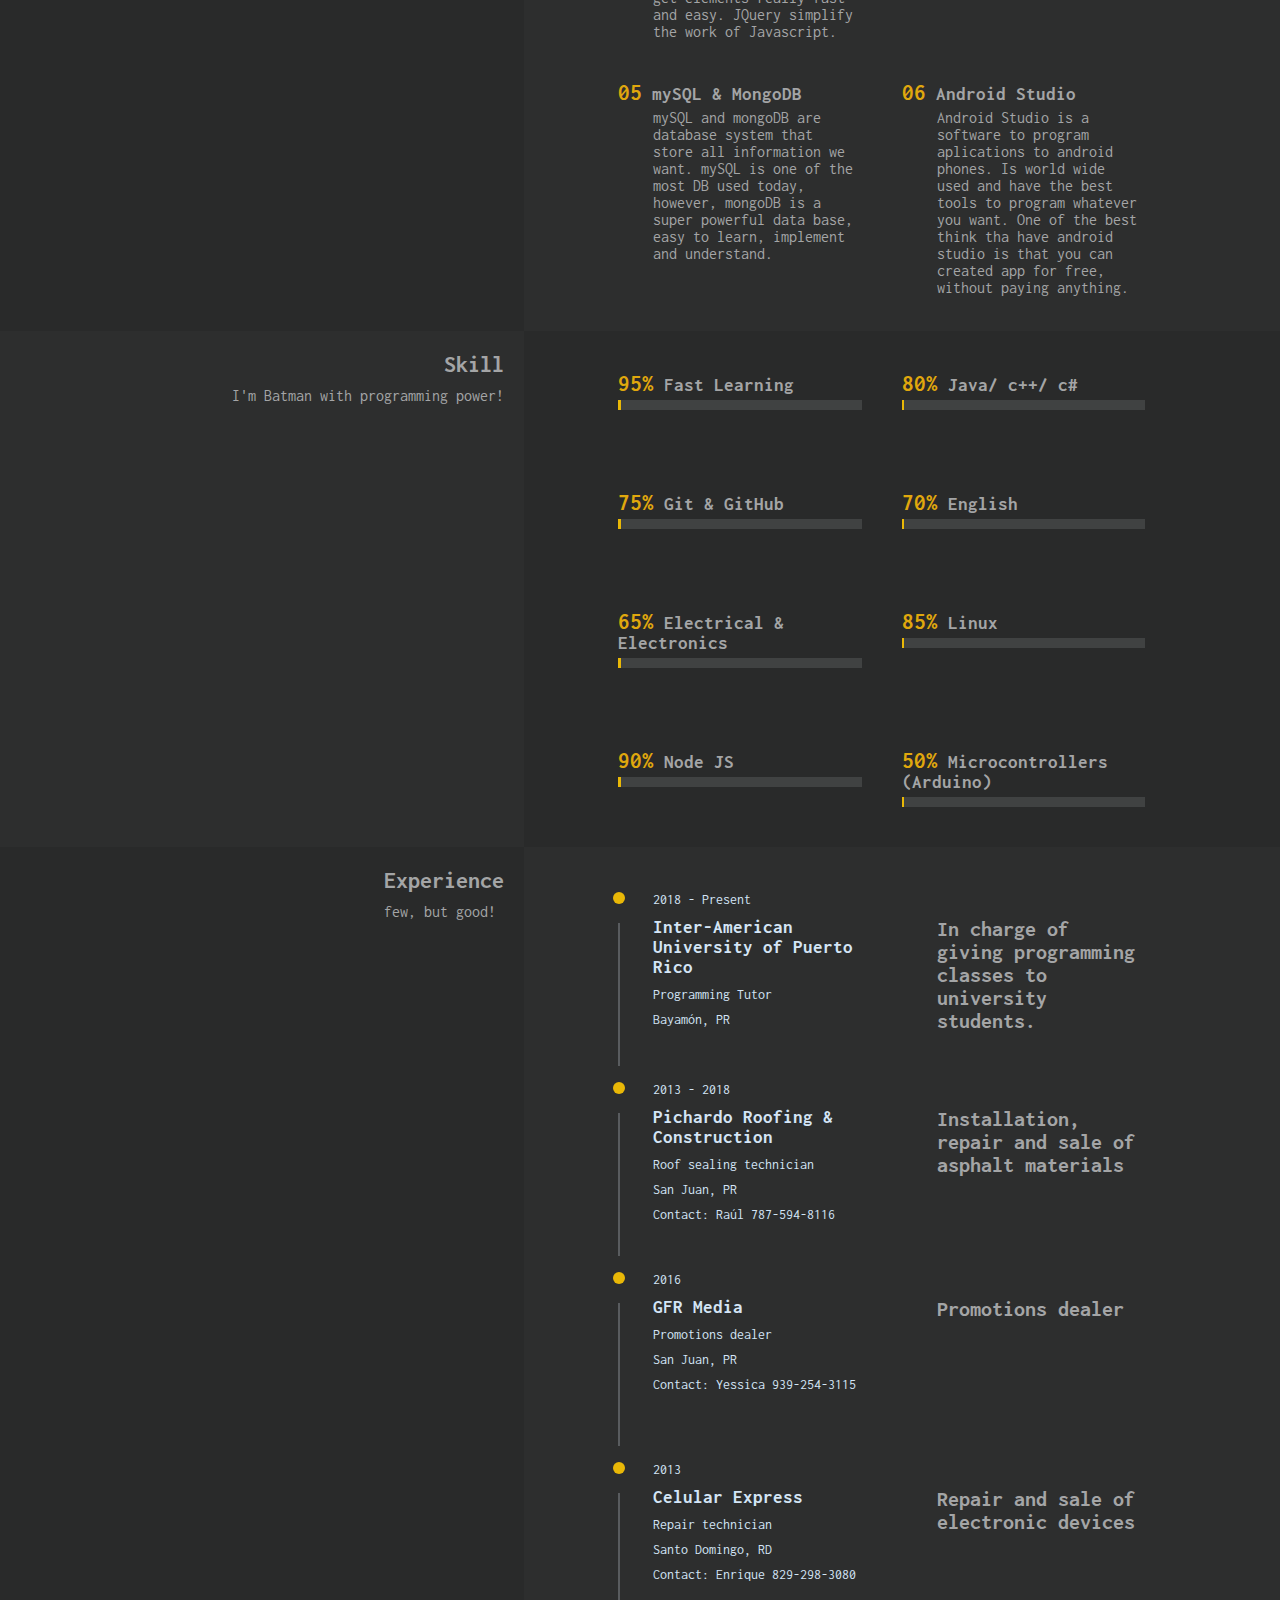
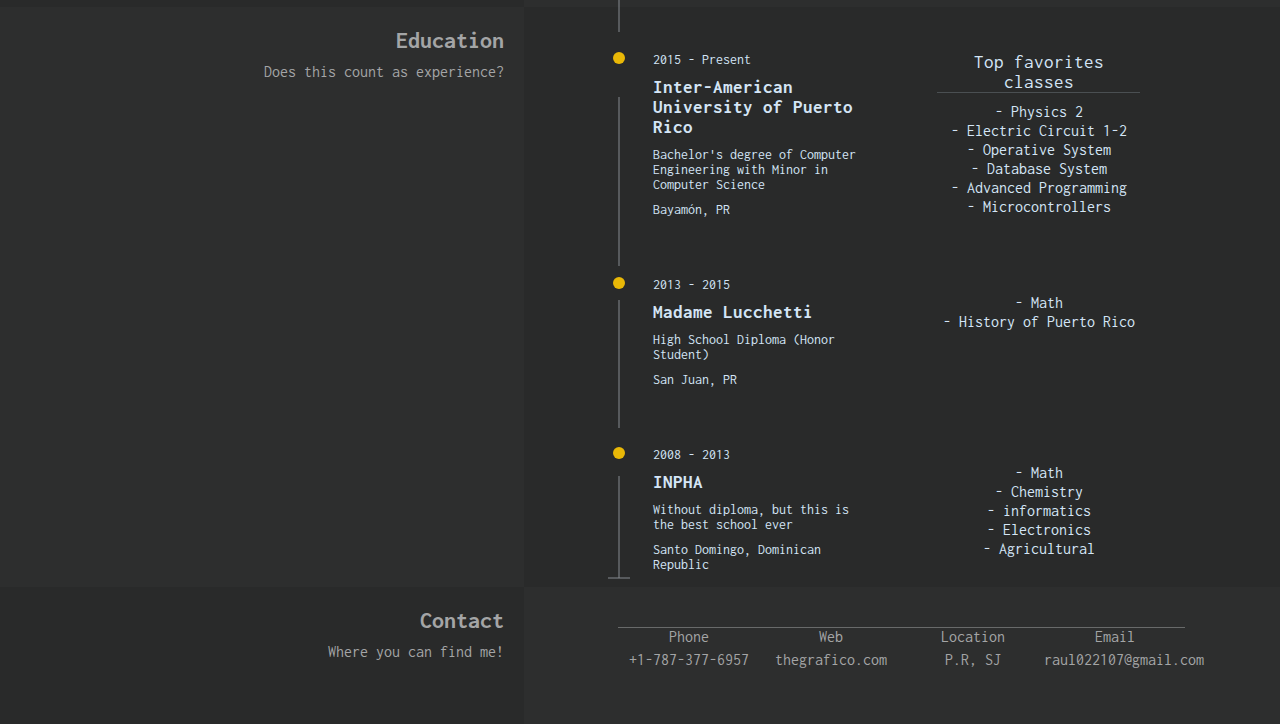
==== commit 24e03a01: "The responsive css is getting better" ====
--- a/index.html
+++ b/index.html
@@ -188,7 +188,7 @@
         </div>
 
         <!-- Android Studio -->
-        <div class="expertise">
+        <div class="expertise marginBotton">
 
           <h3><span>06</span> Android Studio</h3>
           <div class="hideP">
@@ -372,7 +372,7 @@
         </div>
         <!-- TUTOR -->
         <div class="expertise">
-          <div class="hideP">
+          <div class="infoExperience">
             <div class="borderCoolBall"></div>
             <p class="experience_info">
               <span>2018 - Present</span>
@@ -388,7 +388,7 @@
 
         <!-- TUTOR DATA -->
         <div class="expertise">
-          <div class="hideP aligTex" style="position: relative;">
+          <div class="infoExperience aligTex" style="position: relative;">
             <p>
               In charge of giving programming classes to university students.
             </p>
@@ -403,7 +403,7 @@
 
         <!-- PICHARDO ROOFING -->
         <div class="expertise">
-          <div class="hideP">
+          <div class="infoExperience">
 
             <!-- BALL ELEMENT  -->
             <div class="borderCoolBall"></div>
@@ -422,7 +422,7 @@
 
         <!-- ROOFING DATA -->
         <div class="expertise">
-          <div class="hideP aligTex" style="position: relative;">
+          <div class="infoExperience aligTex" style="position: relative;">
             <p>
               Installation, repair and sale of asphalt materials
             </p>
@@ -435,7 +435,7 @@
         <div class="borderCool"></div>
         <!-- GFR MEDIA -->
         <div class="expertise">
-          <div class="hideP">
+          <div class="infoExperience">
 
             <!-- BALL ELEMENT  -->
             <div class="borderCoolBall"></div>
@@ -454,7 +454,7 @@
 
         <!-- GRF MEDIA DATA-->
         <div class="expertise">
-          <div class="hideP aligTex" style="position: relative;">
+          <div class="infoExperience aligTex" style="position: relative;">
             <p>
               Promotions dealer
             </p>
@@ -468,7 +468,7 @@
 
         <!-- Phone Repair -->
         <div class="expertise ">
-          <div class="hideP">
+          <div class="infoExperience">
 
             <div class="borderCoolBall"></div>
 
@@ -486,7 +486,7 @@
 
         <!-- PHONE DATA -->
         <div class="expertise">
-          <div class="hideP aligTex" style="position: relative;">
+          <div class="infoExperience aligTex" style="position: relative;">
             <p>
               Repair and sale of electronic devices
             </p>
@@ -632,7 +632,7 @@
 
     <div class="description">
 
-      <div id="phone_info" class="center personalInfo  contact_info">
+      <div id="phone_info" class="center personalInfo  contact_info another">
 
         <div>
           <p>Phone <i class="fab fa-whatsapp"></i></p>
@@ -645,13 +645,13 @@
         </div>
 
         <div>
+          <p>Location <i class="far fa-map"></i></p>
+          <p>P.R, SJ</p>
+        </div>
+
+        <div>
           <p>Email <i class="fas fa-envelope"></i></p>
           <p>raul022107@gmail.com</p>
-        </div>
-
-        <div>
-          <p>Location <i class="far fa-map"></i></p>
-          <p>P.R, SJ</p>
         </div>
 
       </div>
--- a/public/css/index.css
+++ b/public/css/index.css
@@ -1,4 +1,4 @@
-@media screen and (max-width:420px) {
+@media screen and (max-width:720px) {
 
   *{
     font-family: 'Inconsolata', monospace;
@@ -133,16 +133,12 @@
   }
   /* ---CONTACME-------- */
   #phone_info{
-    display: block;
-    color: rgba(212, 229, 246,0.5);
-
-  }
-
+    display: inline;
+    color: rgba(212, 229, 246,0.5);
+  }
   #phone_info div{
-    margin-left: 15px;
     padding: 20px;
-    max-width: 45%;
-    float: left;
+    width: 45%;
   }
   .redesSociales{
     clear: left;
@@ -165,7 +161,7 @@
 
 }
 
-@media screen and (max-width:800px) {
+@media screen and (max-width:1200px) {
 
   *{
     font-family: 'Inconsolata', monospace;
@@ -299,17 +295,24 @@
     padding: 20px 0;
   }
   /* ---CONTACME-------- */
-  #phone_info{
+  .another{
     display: block;
     color: rgba(212, 229, 246,0.5);
-
-  }
-
-  #phone_info div{
-    margin-left: 15px;
-    padding: 20px;
-    max-width: 45%;
+    width: 80%;
+    margin-left: auto;
+    margin-right: auto;
+  }
+
+  .another div{
+    padding: 15px;
+    width: 25%;
     float: left;
+  }
+
+  .another div:hover{
+    background-color: rgba(212, 229, 246,0.2);
+    cursor: pointer;
+    border-radius: 30px;
   }
   .redesSociales{
     clear: left;
@@ -334,177 +337,6 @@
 
 }
 
-@media screen and (max-width:1200px) {
-
-  *{
-    font-family: 'Inconsolata', monospace;
-    padding: 0px;
-    margin: 0px;
-    box-sizing: border-box;
-
-  }
-
-  .container{
-    background-color: #292a2a;
-    width: 100%;
-
-  }
-  #miImg{
-    border-radius: 50%;
-    width: 250px;
-    height: 250px;
-    background-size: cover;
-    display: block;
-    margin-right: auto;
-    margin-left: auto;
-    margin-bottom: 30px;
-  }
-  .nombre{
-    color:#a4a5a6;
-    font-weight: lighter;
-    font-size: 1.3em;
-    text-align: center;
-  }
-
-  .center .nombre span{
-    color: #e0a80d;
-    font-size: 1.5em;
-    font-weight: bold;
-  }
-  .expertise{
-    display: block;
-  }
-  .flexDisplay{
-    background-color: #292a2a;
-  }
-
-  .textAlineCenter{
-    text-align: center;
-    color:#a4a5a6;
-    padding: 10px;
-  }
-  .textAlineCenter span{
-    font-size: 1.5em;
-  }
-
-  .personalInfo{
-    display: none;
-  }
-
-  .whoIAm div{
-    background-color:#313737;
-    color: rgb(212, 229, 246);
-
-    padding: 6px;
-  }
-  .resumen {
-    padding: 15px;
-    font-size: 1.3em;
-    text-align: justify;
-    color: rgba(212, 229, 246,0.5);
-  }
-  /* -----EXPErtiSE */
-  .expertise{
-    padding: 15px;
-    font-size: 1.2em;
-    color: rgba(212, 229, 246,0.5);
-  }
-
-  .expertise span{
-    font-size: 1em;
-    color: #e0a80d;
-  }
-  .expertise h3{
-    font-size: 1em;
-    font-weight: bold;
-    color: rgb(212, 229, 246);
-  }
-
-  /* ---PROGRESS BAR */
-
-  .progressBar{
-    margin-top: 5px;
-    width: 100%;
-    height: 10px;
-    background-color: #404242;
-  }
-
-  .animationProgressBar{
-    width: 1%;
-    height: 10px;
-    background-color: #e9b807;
-  }
-
-  .pgBar{
-    margin-bottom: 20;
-  }
-  /* ----Experience---- */
-  .experience_info span{
-    display: block;
-    margin-bottom: 10px;
-    color: rgba(212, 229, 246,0.5);
-
-    font-size: 0.9em;
-  }
-  .experience_info span:nth-child(2) {
-    font-size: 1.2em;
-    font-weight: bold;
-  }
-  .experience_info span:nth-child(6) {
-    font-size: 0.9em;
-    padding-bottom: 10px;
-    border-bottom: 1px solid rgba(133, 138, 143,0.5);
-  }
-  .aligTex{
-    display: none;
-  }
-  .hide_in_phone{
-    display: none;
-  }
-
-  .border_phone{
-    border-bottom: 1px solid rgba(133, 138, 143,0.5);
-    border-top: 1px solid rgba(133, 138, 143,0.5);
-    padding: 20px 0;
-  }
-  /* ---CONTACME-------- */
-  #phone_info{
-    display: block;
-    color: rgba(212, 229, 246,0.5);
-
-  }
-
-  #phone_info div{
-    margin-left: 15px;
-    padding: 20px;
-    max-width: 45%;
-    float: left;
-  }
-  .redesSociales{
-    clear: left;
-    color: rgba(212, 229, 246,0.5);
-    display: flex;
-  }
-  .redesSociales div{
-    padding: 10%;
-    font-size: 2.5em;
-    width: 25%;
-  }
-
-
-  /* -----COLORS */
-  .color1{
-    background-color: #292a2a;
-  }
-  .color2{
-    background-color: #313737;
-  }
-  /* ----------------------- */
-
-}
-
-
-/* RESPONSIVE DESIGN */
 @media screen and (min-width:1201px) {
 
     *{
@@ -657,10 +489,20 @@
     .hideP{
       text-align: left;
       margin-left: 30px;
+      overflow: hidden;
+      color:#a4a5a6;
+      padding: 5px;
+    }
+    .infoExperience{
+      text-align: left;
+      margin-left: 30px;
       height: 150px;
       overflow: hidden;
       color:#a4a5a6;
       padding: 5px;
+    }
+    .marginBotton{
+      margin-bottom: 30px;
     }
     /* PROGRESS BAR  */
     .progressBar{
@@ -770,6 +612,7 @@
     .contact_info{
       margin-top: 40px;
       text-align: center;
+      color: #d4e5f6;
     }
 
     .redesSociales{
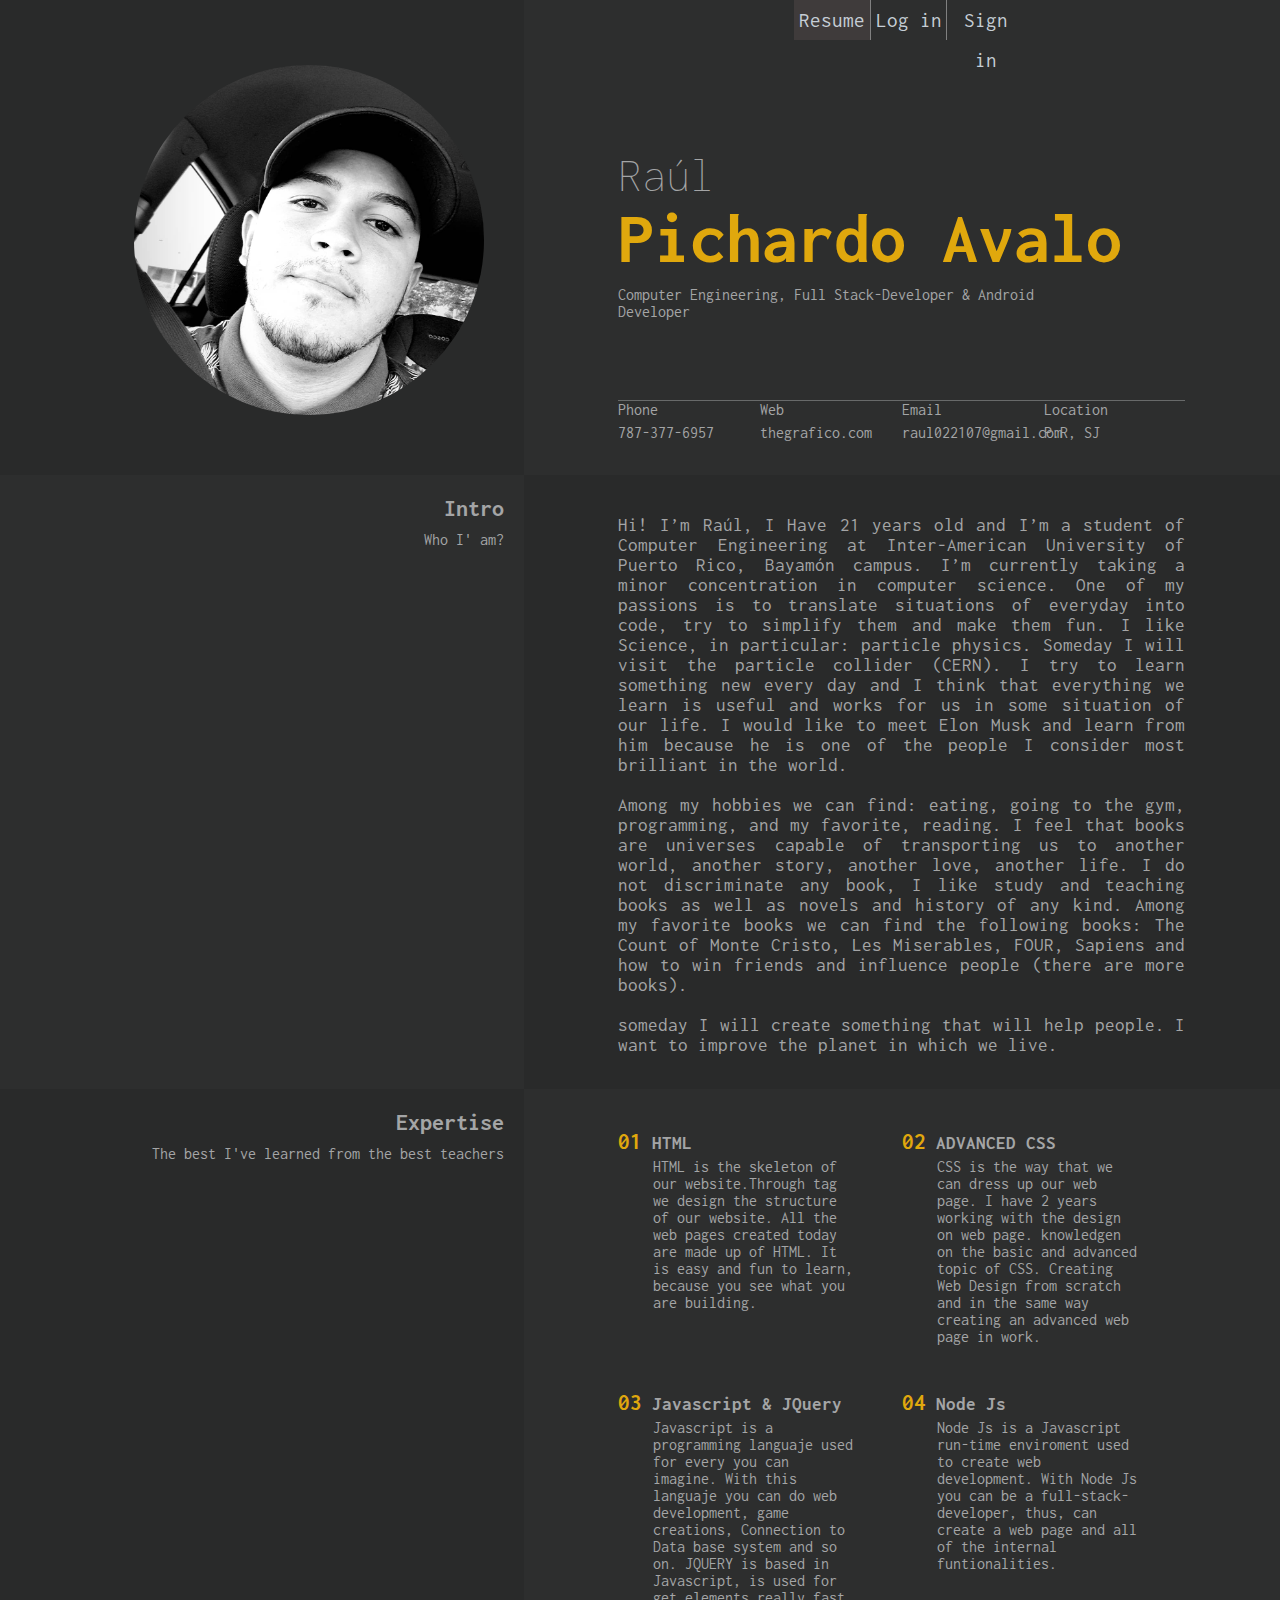
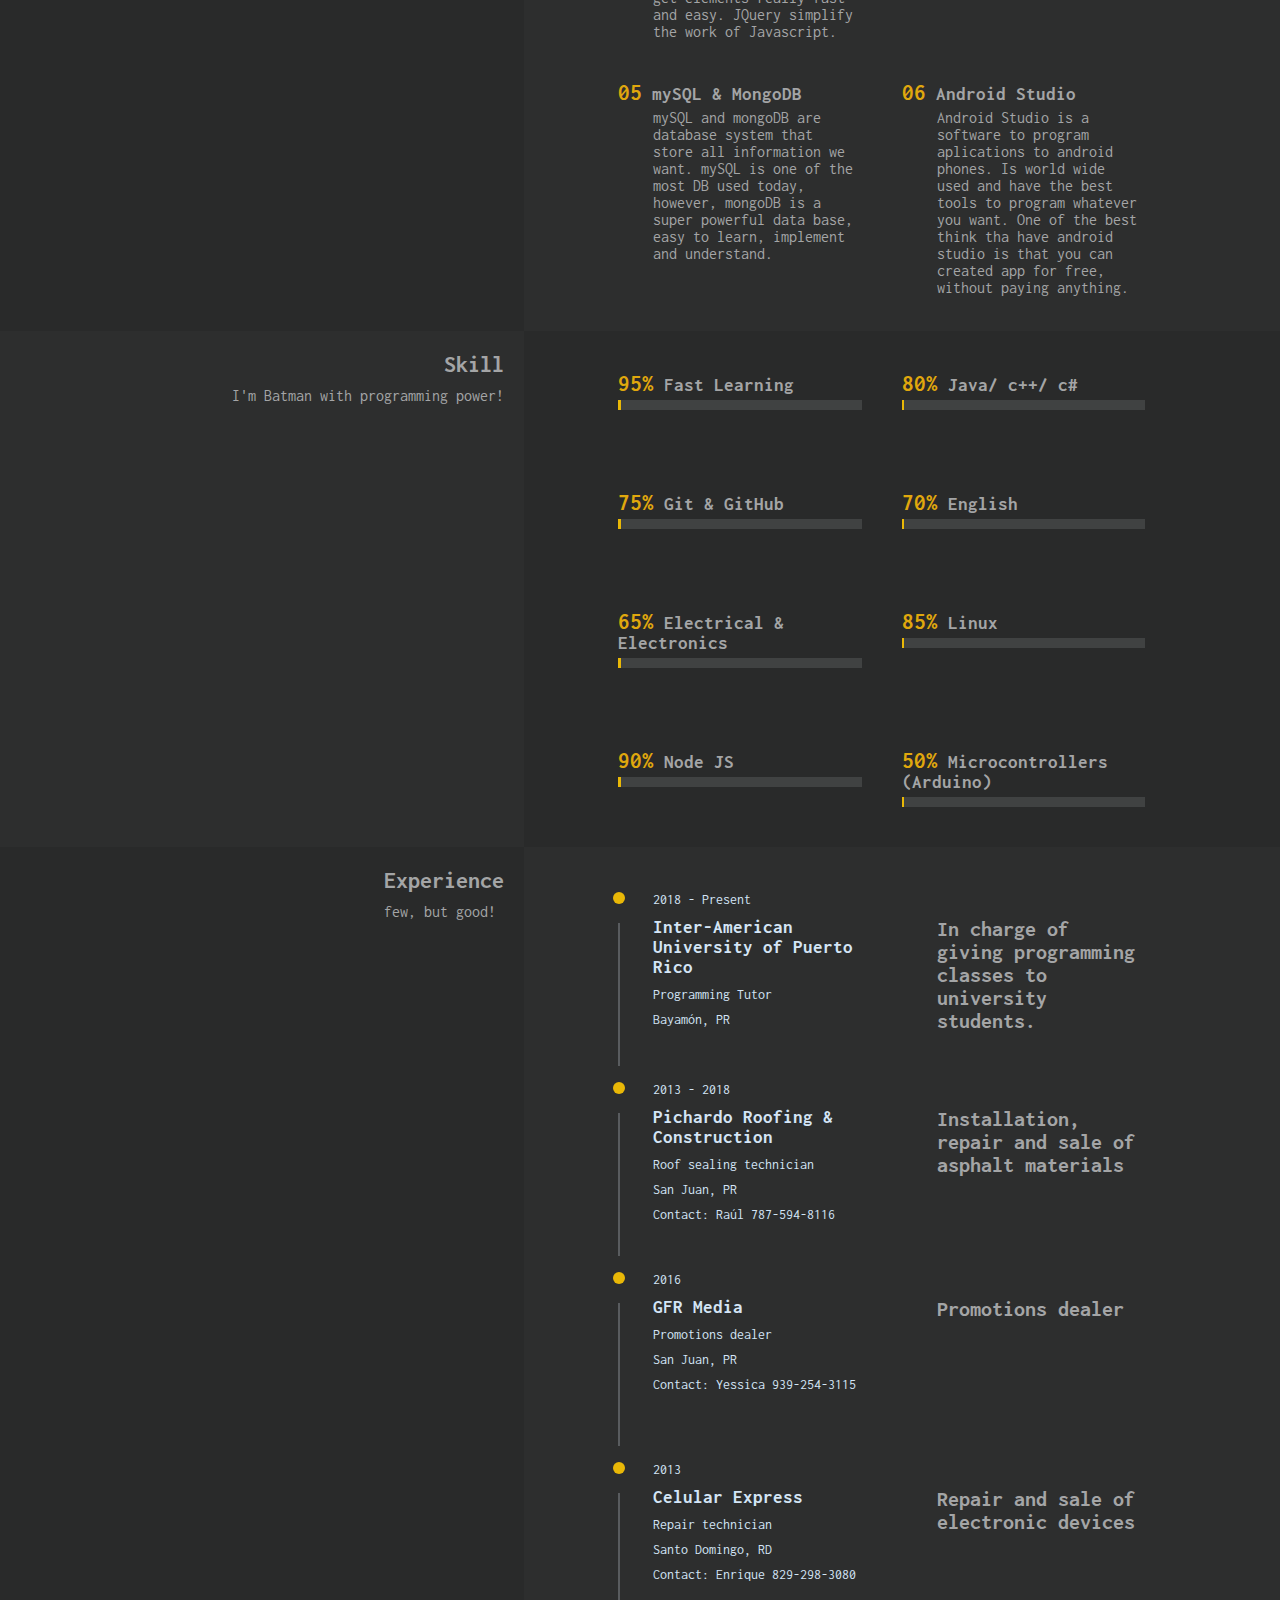
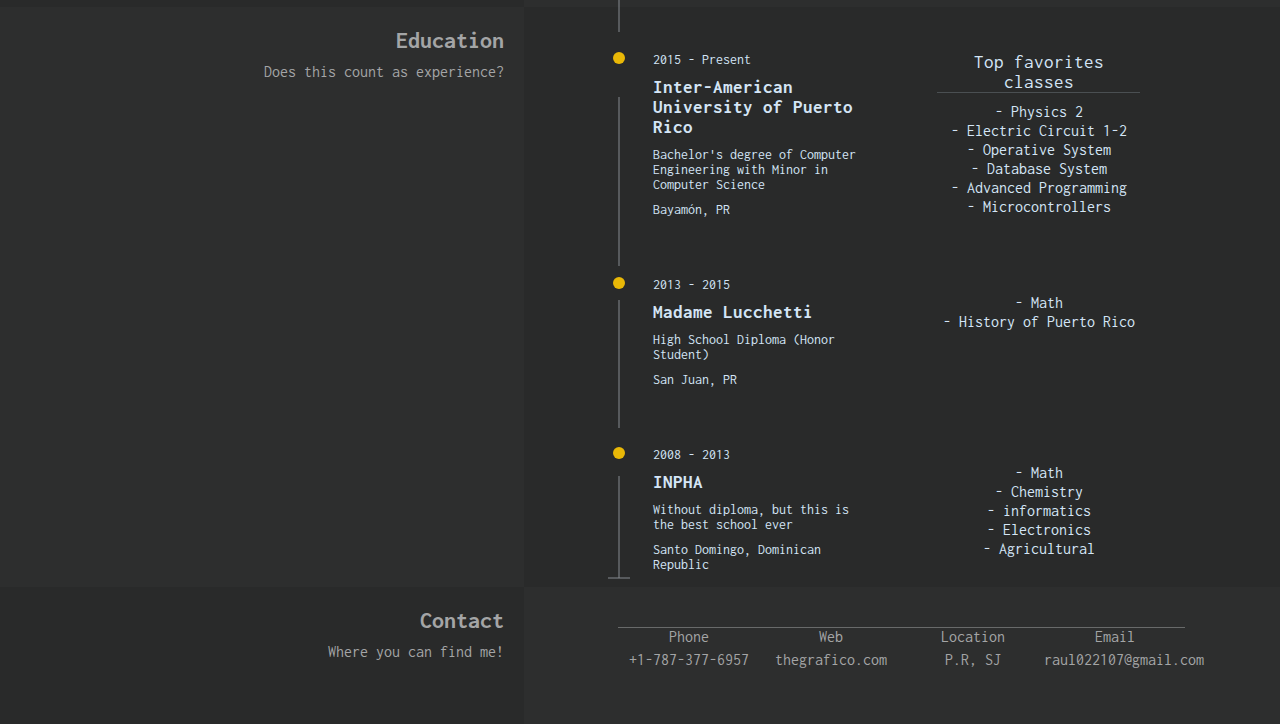
==== commit cfd76748: "Added css and html files (login, sign in)" ====
--- a/index.html
+++ b/index.html
@@ -13,8 +13,14 @@
 </head>
 <body>
 
+  <div class="header">
+    <div class="navbar">
+      <div class="active" onclick="window.location.href = './index.html';">Resume</div>
+      <div onclick="window.location.href = './login.html';">Log in</div>
+      <div onclick="window.location.href = './signIn.html';">Sign in</div>
+    </div>
+  </div>
   <div class="container">
-
     <div class="infoDescription color1">
 
       <div id="miImg" style="background-image: url('public/image/yo2.jpeg')"></div>
--- a/public/css/index.css
+++ b/public/css/index.css
@@ -304,7 +304,7 @@
   }
 
   .another div{
-    padding: 15px;
+    padding: 15  px;
     width: 25%;
     float: left;
   }
@@ -628,6 +628,45 @@
     .flexDisplay{
       display: flex;
     }
+
+    /* NavBar */
+    .header{
+      width: 100%;
+      background-color: #2d2e2e;
+
+    }
+    .navbar{
+      position: absolute;
+      left: 20%;
+      width: 60%;
+      height: 40px;
+      border-radius: 2px;
+      display: flex;
+    }
+
+    .navbar div{
+      line-height: 40px;
+      text-align: center;
+      width: 10%;
+      color:#c6ced6;
+      font-size: 1.3em;
+
+    }
+    .navbar div:nth-child(1){
+      margin-left: 70%;
+
+    }
+    .navbar div:nth-child(2){
+      border-left: 1px solid gray;
+      border-right: 1px solid gray;
+    }
+    .navbar div:hover{
+      cursor: pointer;
+      background-color: rgba(68, 63, 63, 0.8);
+    }
+    .active{
+      background-color: rgba(68, 63, 63, 0.8);
+    }
   /* ---------------------------------------------- */
     .nombre_apellido_margin_top{
       margin-top: 150px;
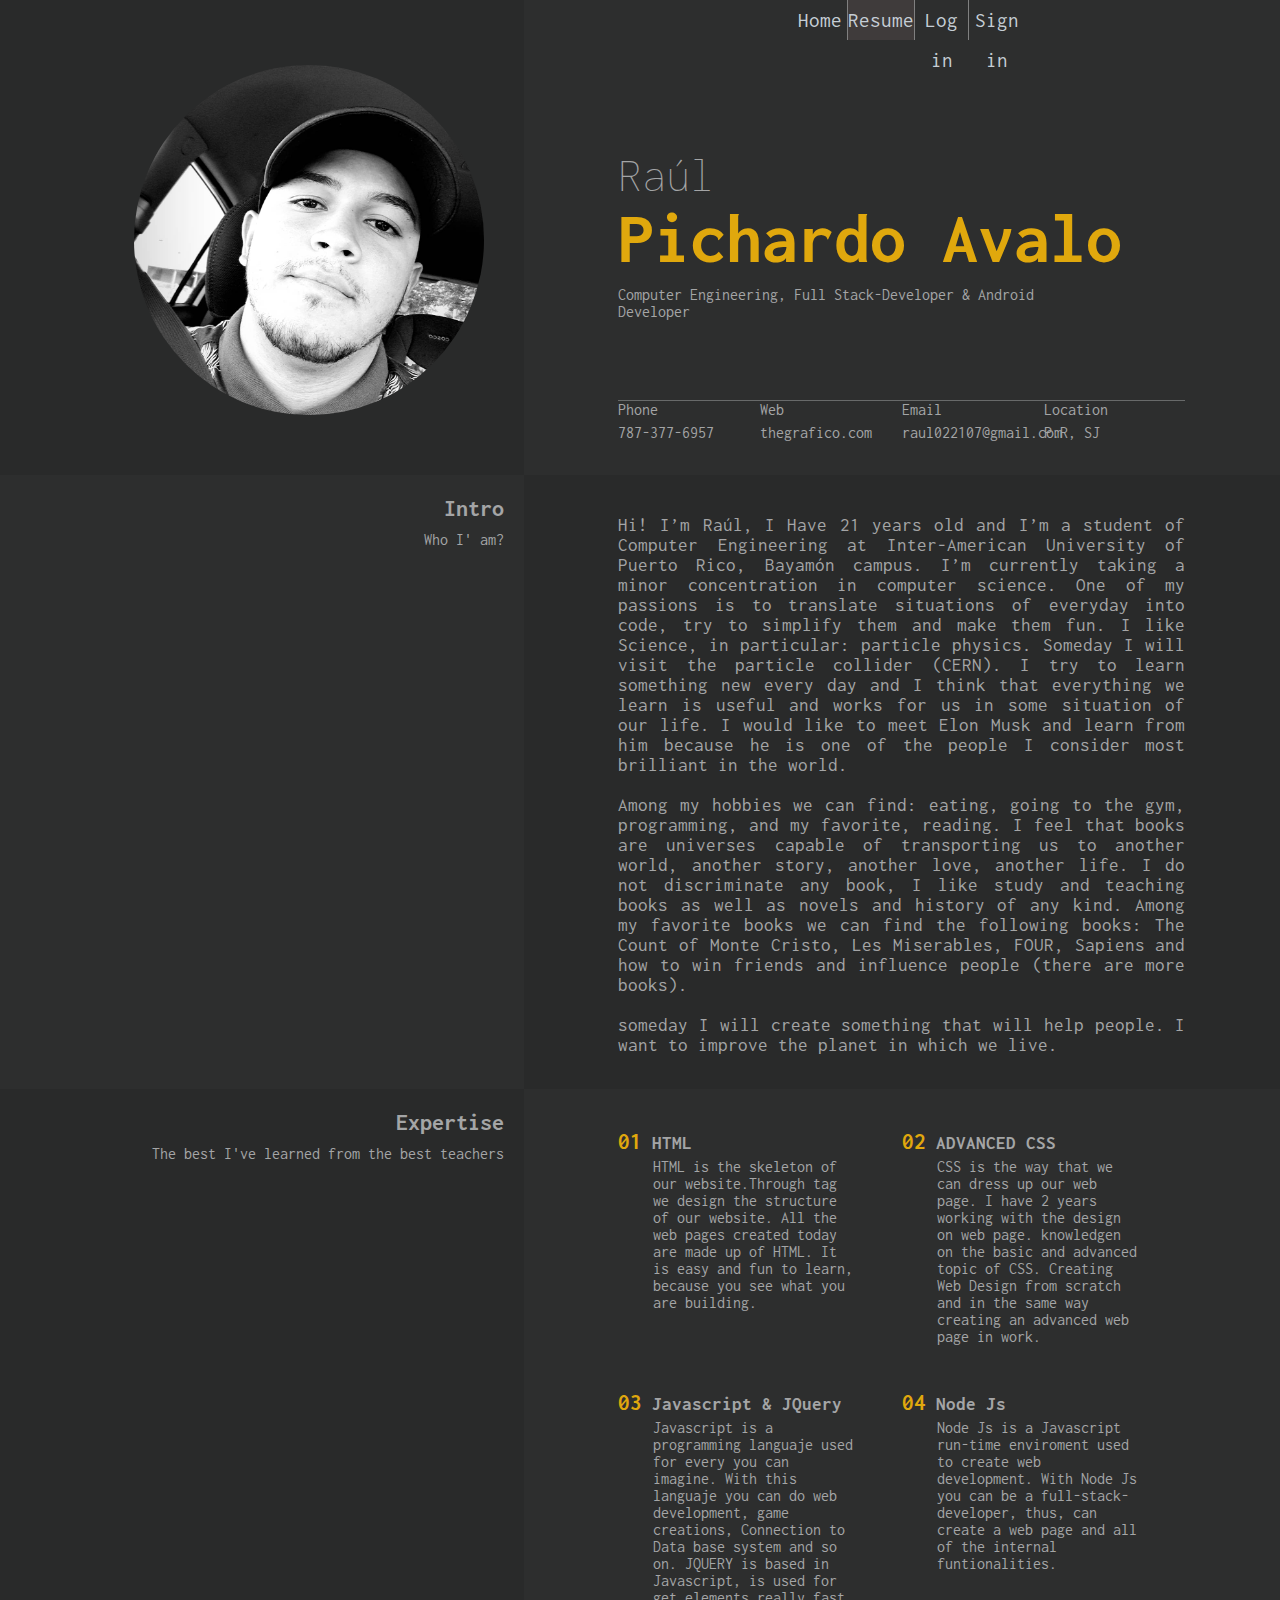
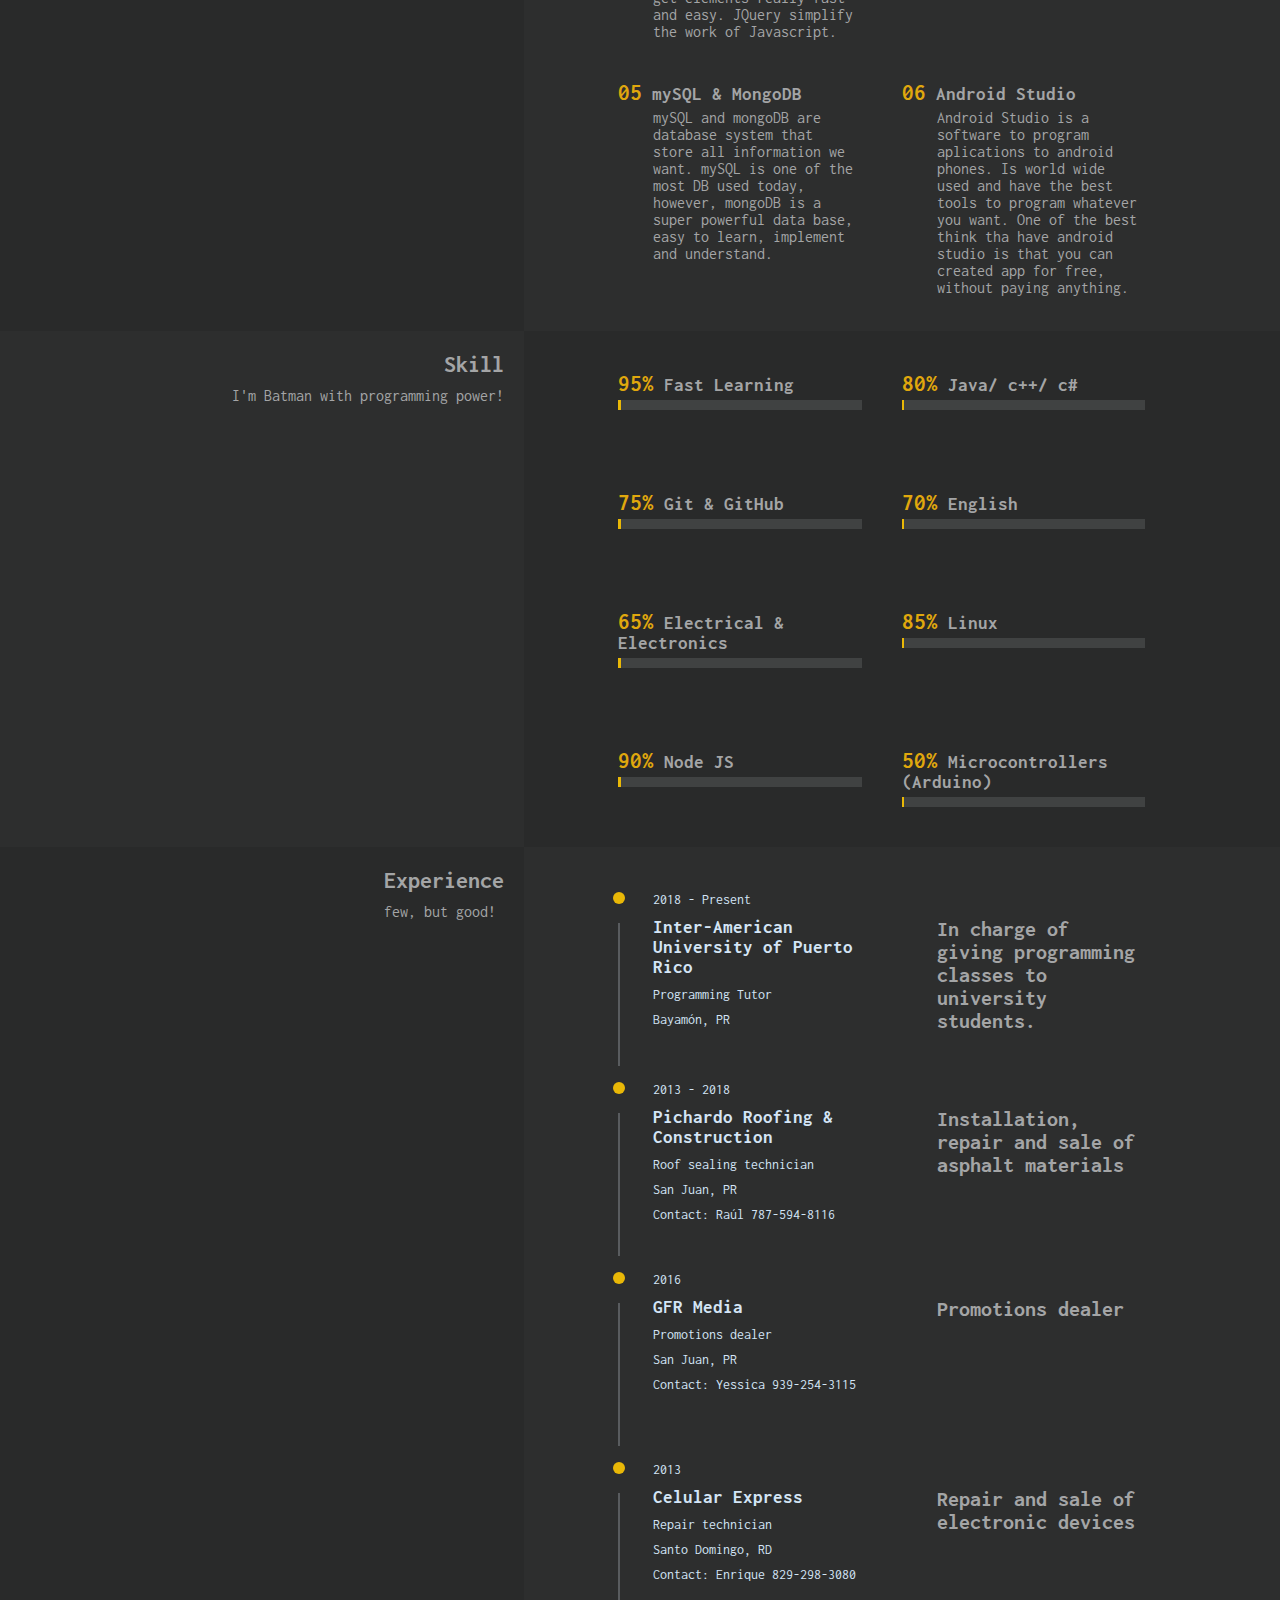
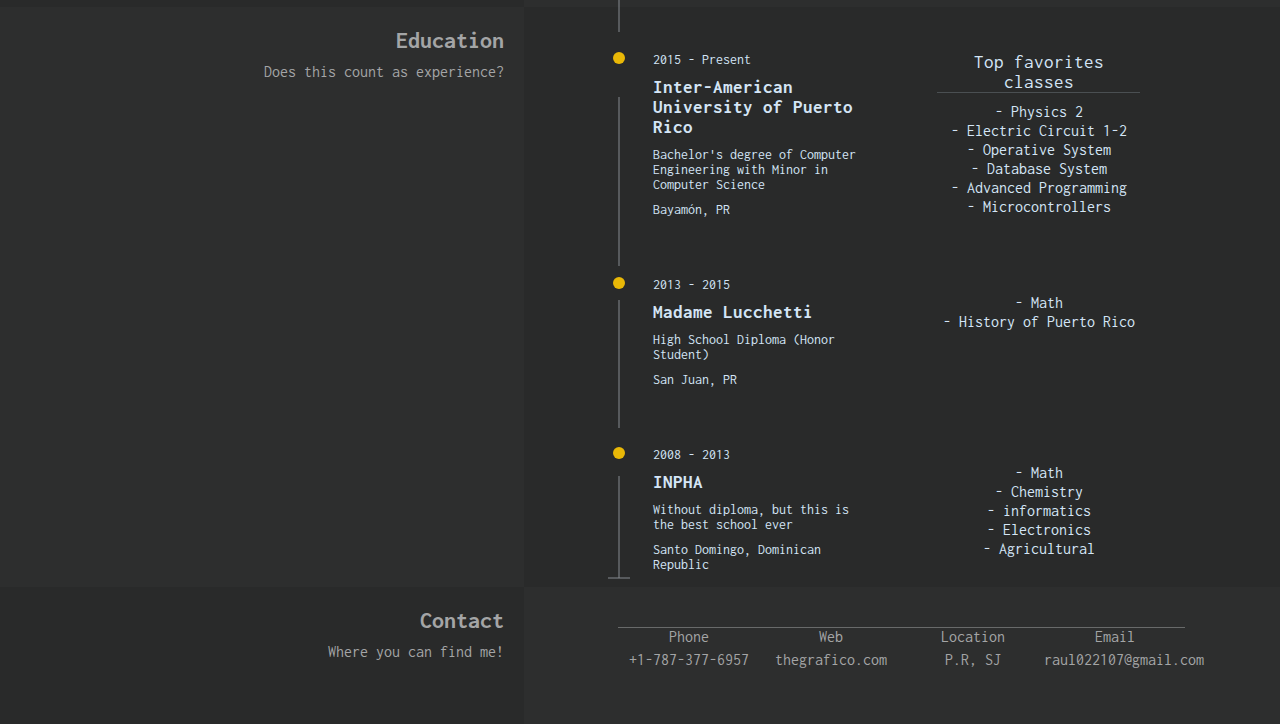
==== commit f0c72c70: "Added home.html and css" ====
--- a/index.html
+++ b/index.html
@@ -15,6 +15,7 @@
 
   <div class="header">
     <div class="navbar">
+      <div onclick="window.location.href = './home.html';">Home</div>
       <div class="active" onclick="window.location.href = './index.html';">Resume</div>
       <div onclick="window.location.href = './login.html';">Log in</div>
       <div onclick="window.location.href = './signIn.html';">Sign in</div>
--- a/public/css/index.css
+++ b/public/css/index.css
@@ -654,9 +654,10 @@
     }
     .navbar div:nth-child(1){
       margin-left: 70%;
-
-    }
-    .navbar div:nth-child(2){
+      border-right: 1px solid gray;
+
+    }
+    .navbar div:nth-child(3){
       border-left: 1px solid gray;
       border-right: 1px solid gray;
     }
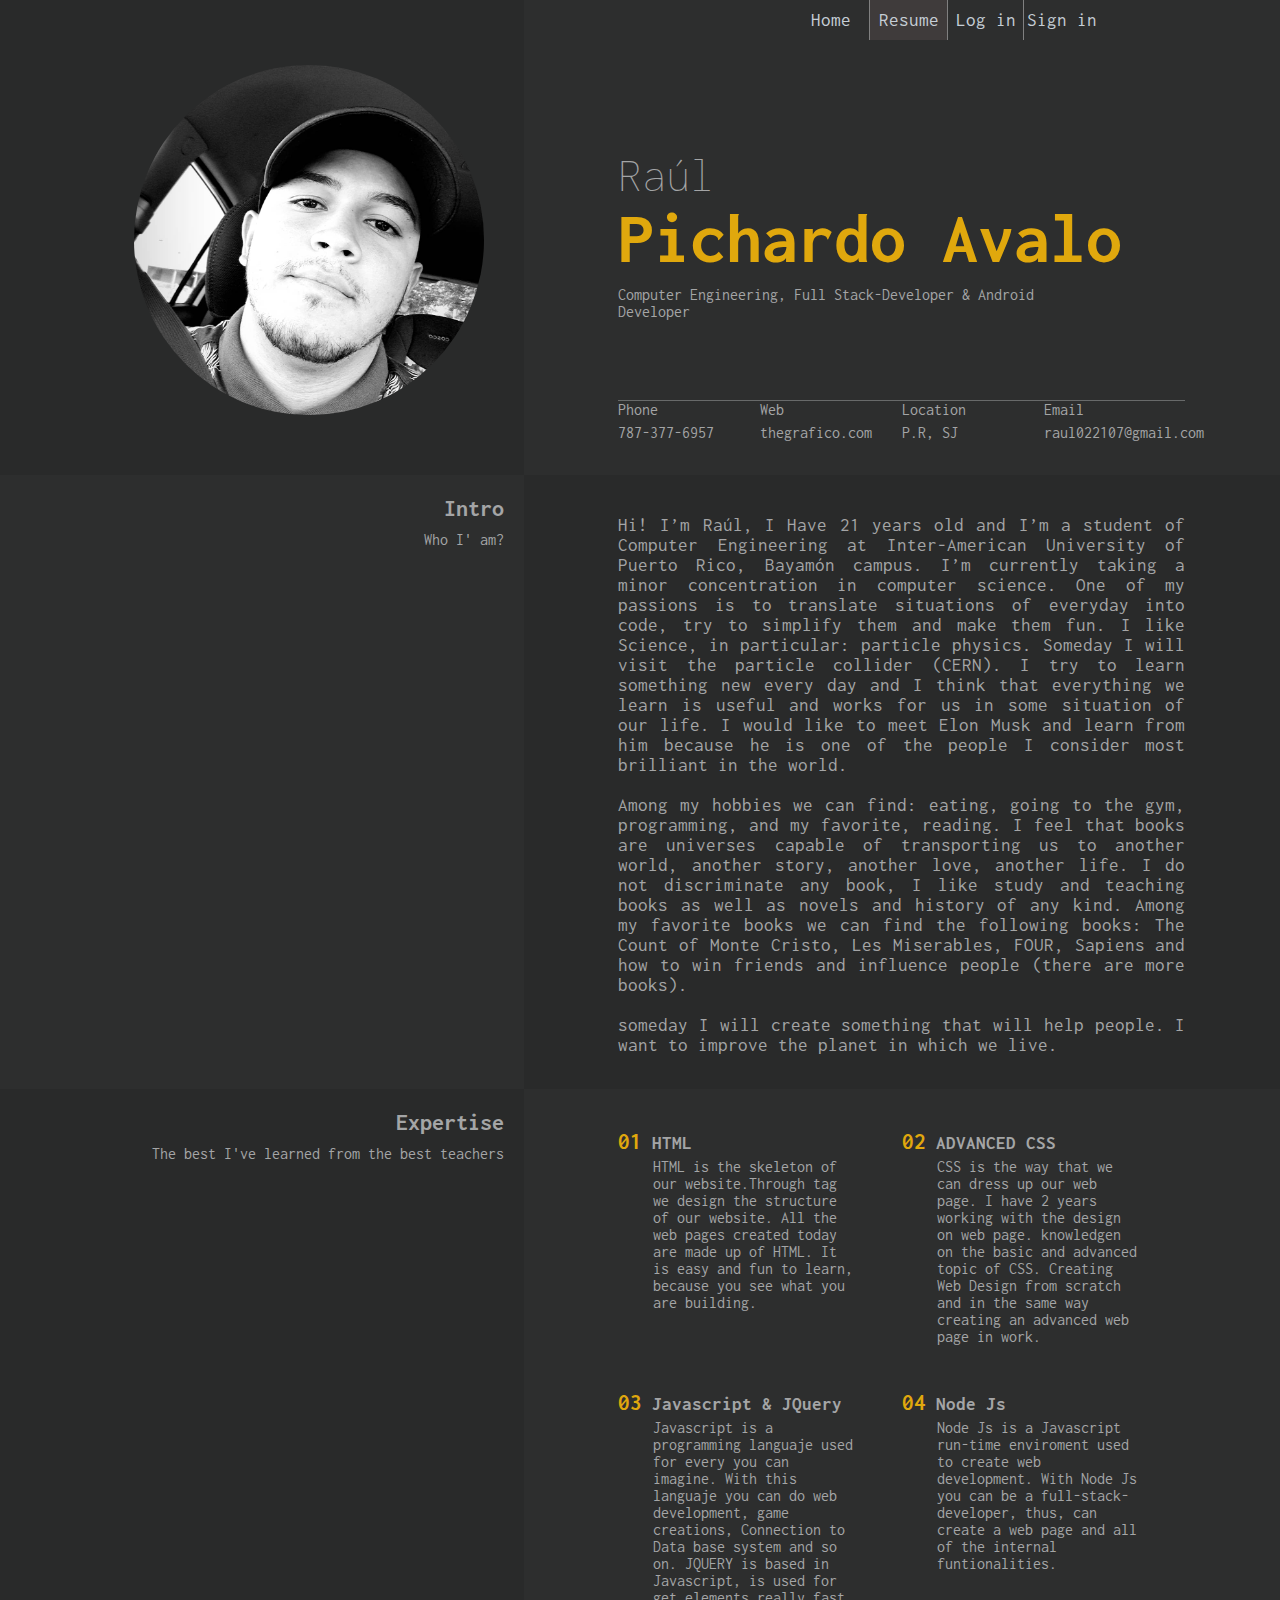
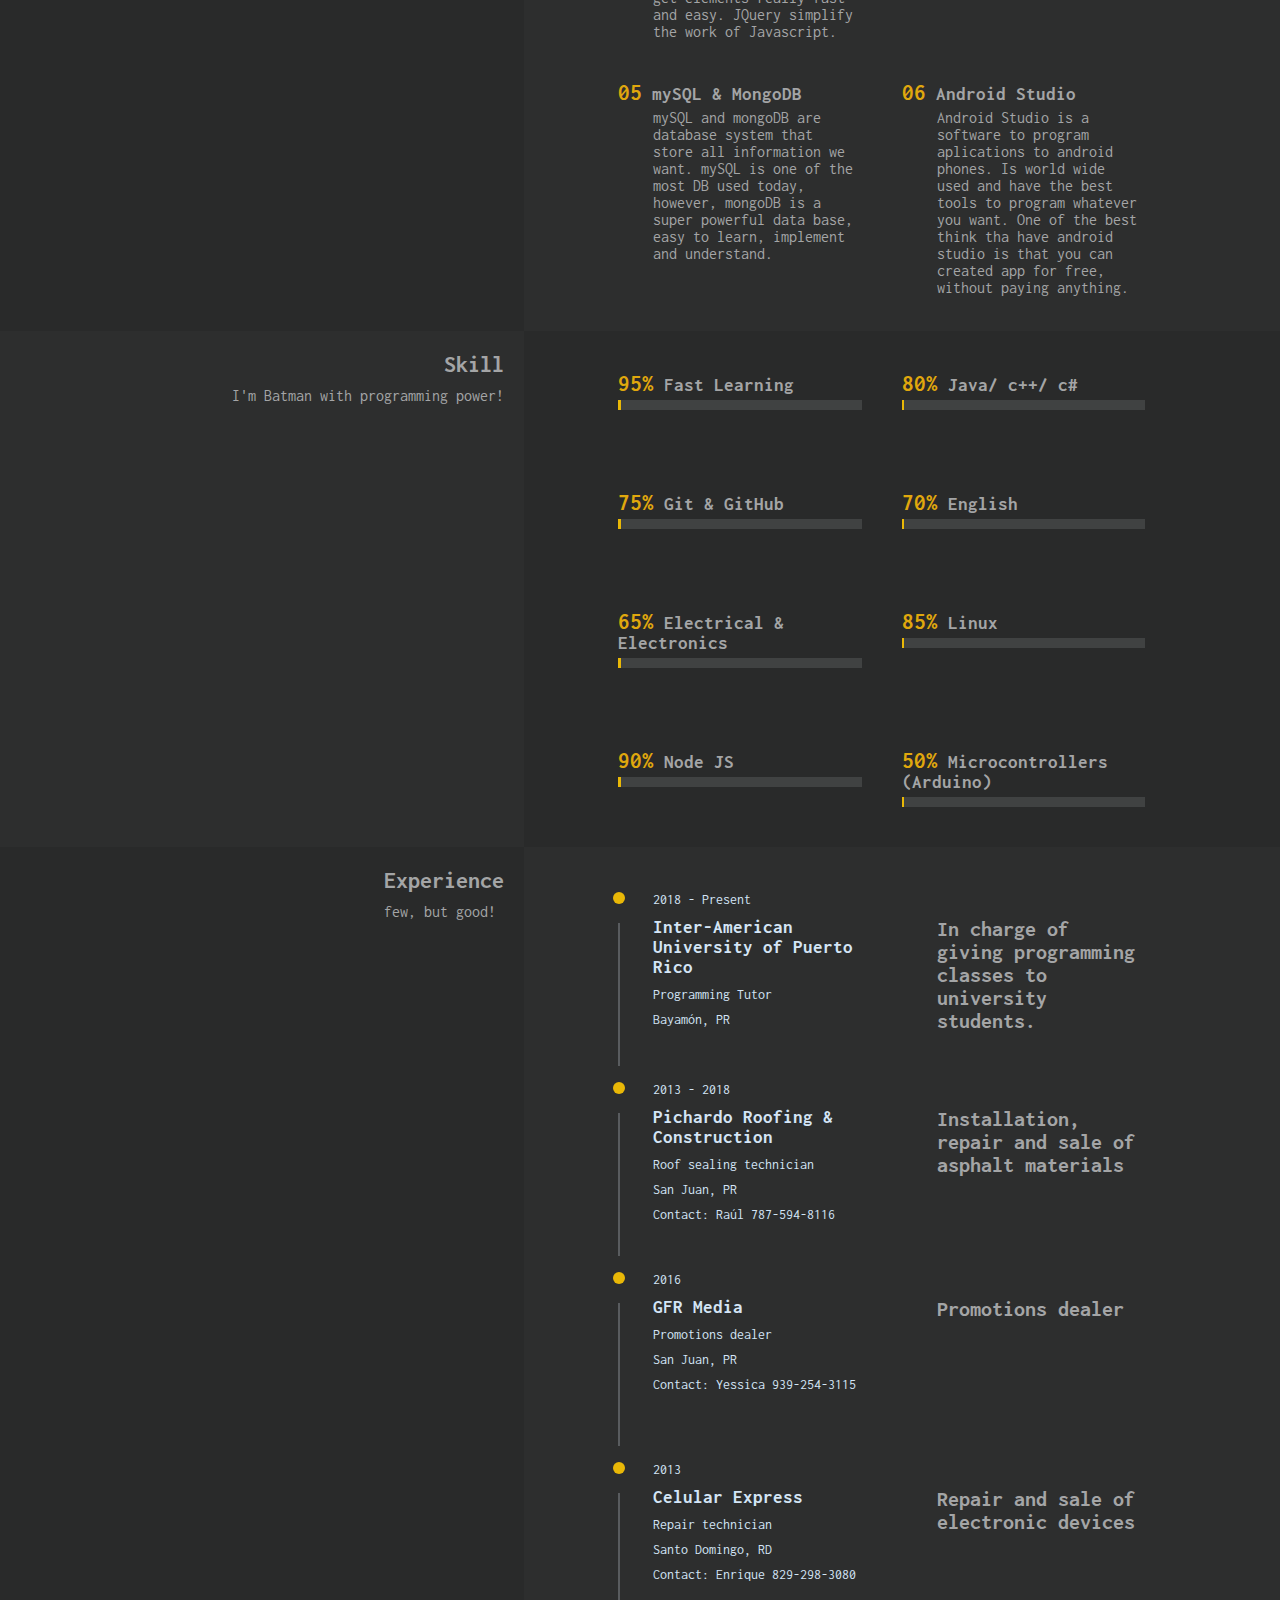
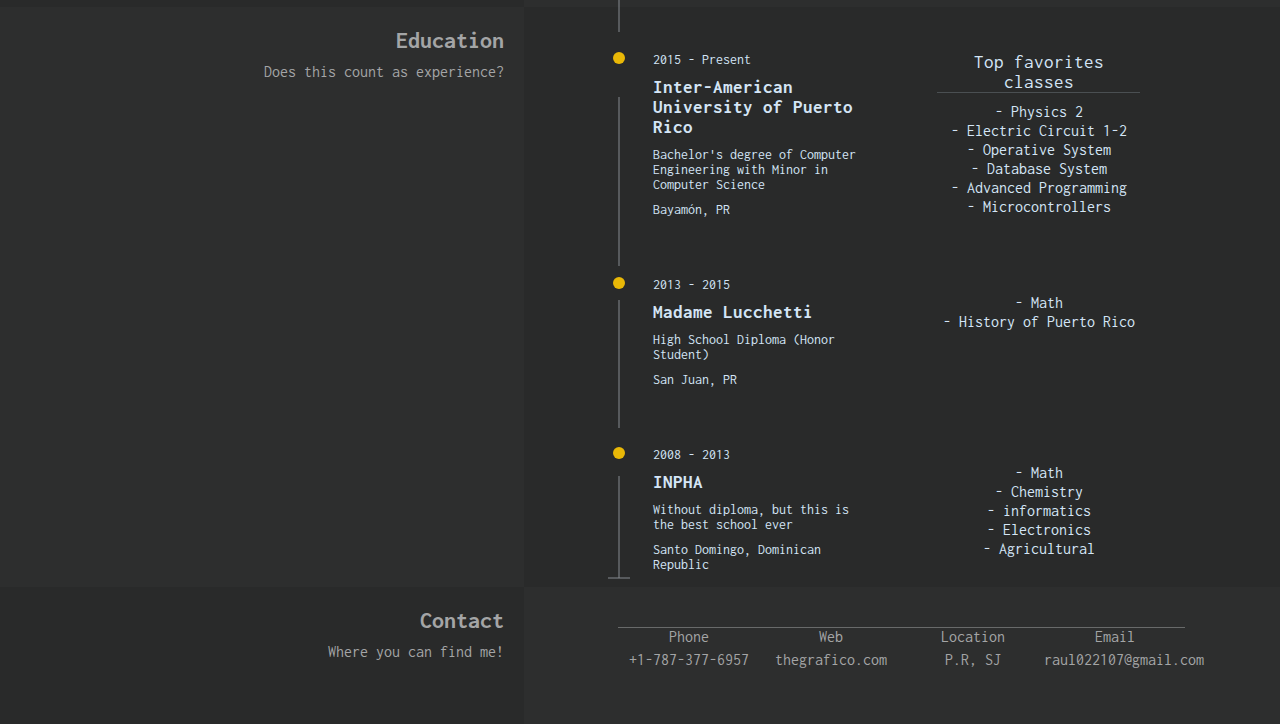
==== commit 183dc5b6: "Readme" ====
--- a/index.html
+++ b/index.html
@@ -13,14 +13,24 @@
 </head>
 <body>
 
-  <div class="header">
-    <div class="navbar">
-      <div onclick="window.location.href = './home.html';">Home</div>
-      <div class="active" onclick="window.location.href = './index.html';">Resume</div>
-      <div onclick="window.location.href = './login.html';">Log in</div>
-      <div onclick="window.location.href = './signIn.html';">Sign in</div>
-    </div>
-  </div>
+
+    <div class="header">
+
+
+      <div id="menuForPhone" class="menuForPhone2" onclick="showMenu()">
+        <i class="fas fa-align-justify"></i>
+      </div>
+
+      <div class="navbar" id="forPhone">
+        <div onclick="window.location.href = './home.html';">Home</div>
+        <div class="active" onclick="window.location.href = './index.html';">Resume</div>
+        <div onclick="window.location.href = './login.html';">Log in</div>
+        <div onclick="window.location.href = './signIn.html';">Sign in</div>
+      </div>
+    </div>
+
+
+
   <div class="container">
     <div class="infoDescription color1">
 
@@ -64,13 +74,13 @@
           </div>
 
           <div>
+            <p>Location</p>
+            <p>P.R, SJ</p>
+          </div>
+
+          <div>
             <p>Email</p>
             <p>raul022107@gmail.com</p>
-          </div>
-
-          <div>
-            <p>Location</p>
-            <p>P.R, SJ</p>
           </div>
 
         </div>
@@ -687,6 +697,19 @@
   </div>
   <!-- END PART 8 -->
   <script type="text/javascript">
+
+  var showInten = true;
+  function showMenu(){
+
+    var menu = document.getElementById('forPhone');
+    if(showInten && screen.width < 731){
+      menu.style.cssText = "display: inline-block; background-color:  rgba(0, 0, 0, 0.9);height: 200px; margin-left: 15%";
+      showInten = false;
+    }else{
+      menu.style.cssText = "display: none";
+      showInten = true;
+    }
+  }
 
   var loadOneTine = 1;
 
@@ -705,7 +728,7 @@
         loadOneTine++;
       }
     }
-  })
+  });
 
     // FUNTION TO MOVE PROGESS BAR
     function move(id,porciento) {
@@ -721,6 +744,7 @@
         }
       }
     }
+
   </script>
 </body>
 </html>
--- a/public/css/index.css
+++ b/public/css/index.css
@@ -157,7 +157,42 @@
   .color2{
     background-color: #313737;
   }
-  /* ----------------------- */
+  /* ------- NavBar ------- */
+
+  #menuForPhone{
+    padding: 20px;
+    width: 20%;
+    text-align: center;
+    position: absolute;
+    display: inline;
+    color: white;
+    font-size: 1.4em;
+  }
+  .header{
+    width: 100%;
+    background-color: #2d2e2e;
+
+  }
+
+  #forPhone{
+    display: none;
+    position: absolute;
+    left: 5%;
+    width: 80%;
+    height: 40px;
+    border-radius: 2px;
+  }
+
+  #forPhone div{
+    line-height: 40px;
+    text-align: center;
+    min-width: 10%;
+    color:#c6ced6;
+    font-size: 1em;
+  }
+  #forPhone div:nth-child(1){
+    margin-left: 0;
+  }
 
 }
 
@@ -333,8 +368,48 @@
   .color2{
     background-color: #313737;
   }
-  /* ----------------------- */
-
+
+  /* ------- NavBar ------- */
+  .header{
+    width: 100%;
+    background-color: #2d2e2e;
+  }
+  .navbar{
+    position: absolute;
+    left: 5%;
+    width: 80%;
+    height: 40px;
+    border-radius: 2px;
+    display: flex;
+  }
+
+  .navbar div{
+    line-height: 40px;
+    text-align: center;
+    min-width: 10%;
+    color:#c6ced6;
+    font-size: 1em;
+
+  }
+  .navbar div:nth-child(1){
+    margin-left: 70%;
+    border-right: 1px solid gray;
+
+  }
+  .navbar div:nth-child(3){
+    border-left: 1px solid gray;
+    border-right: 1px solid gray;
+  }
+  .navbar div:hover{
+    cursor: pointer;
+    background-color: rgba(68, 63, 63, 0.8);
+  }
+  .active{
+    background-color: rgba(68, 63, 63, 0.8);
+  }
+  .menuForPhone2{
+    display: none;
+  }
 }
 
 @media screen and (min-width:1201px) {
@@ -629,7 +704,7 @@
       display: flex;
     }
 
-    /* NavBar */
+    /* ------- NavBar ------- */
     .header{
       width: 100%;
       background-color: #2d2e2e;
@@ -647,9 +722,9 @@
     .navbar div{
       line-height: 40px;
       text-align: center;
-      width: 10%;
+      min-width: 10%;
       color:#c6ced6;
-      font-size: 1.3em;
+      font-size: 1.2em;
 
     }
     .navbar div:nth-child(1){
@@ -676,4 +751,7 @@
     .experience_info .show_only_in_Phone{
       display: none;
     }
+    .menuForPhone2{
+      display: none;
+    }
 }
